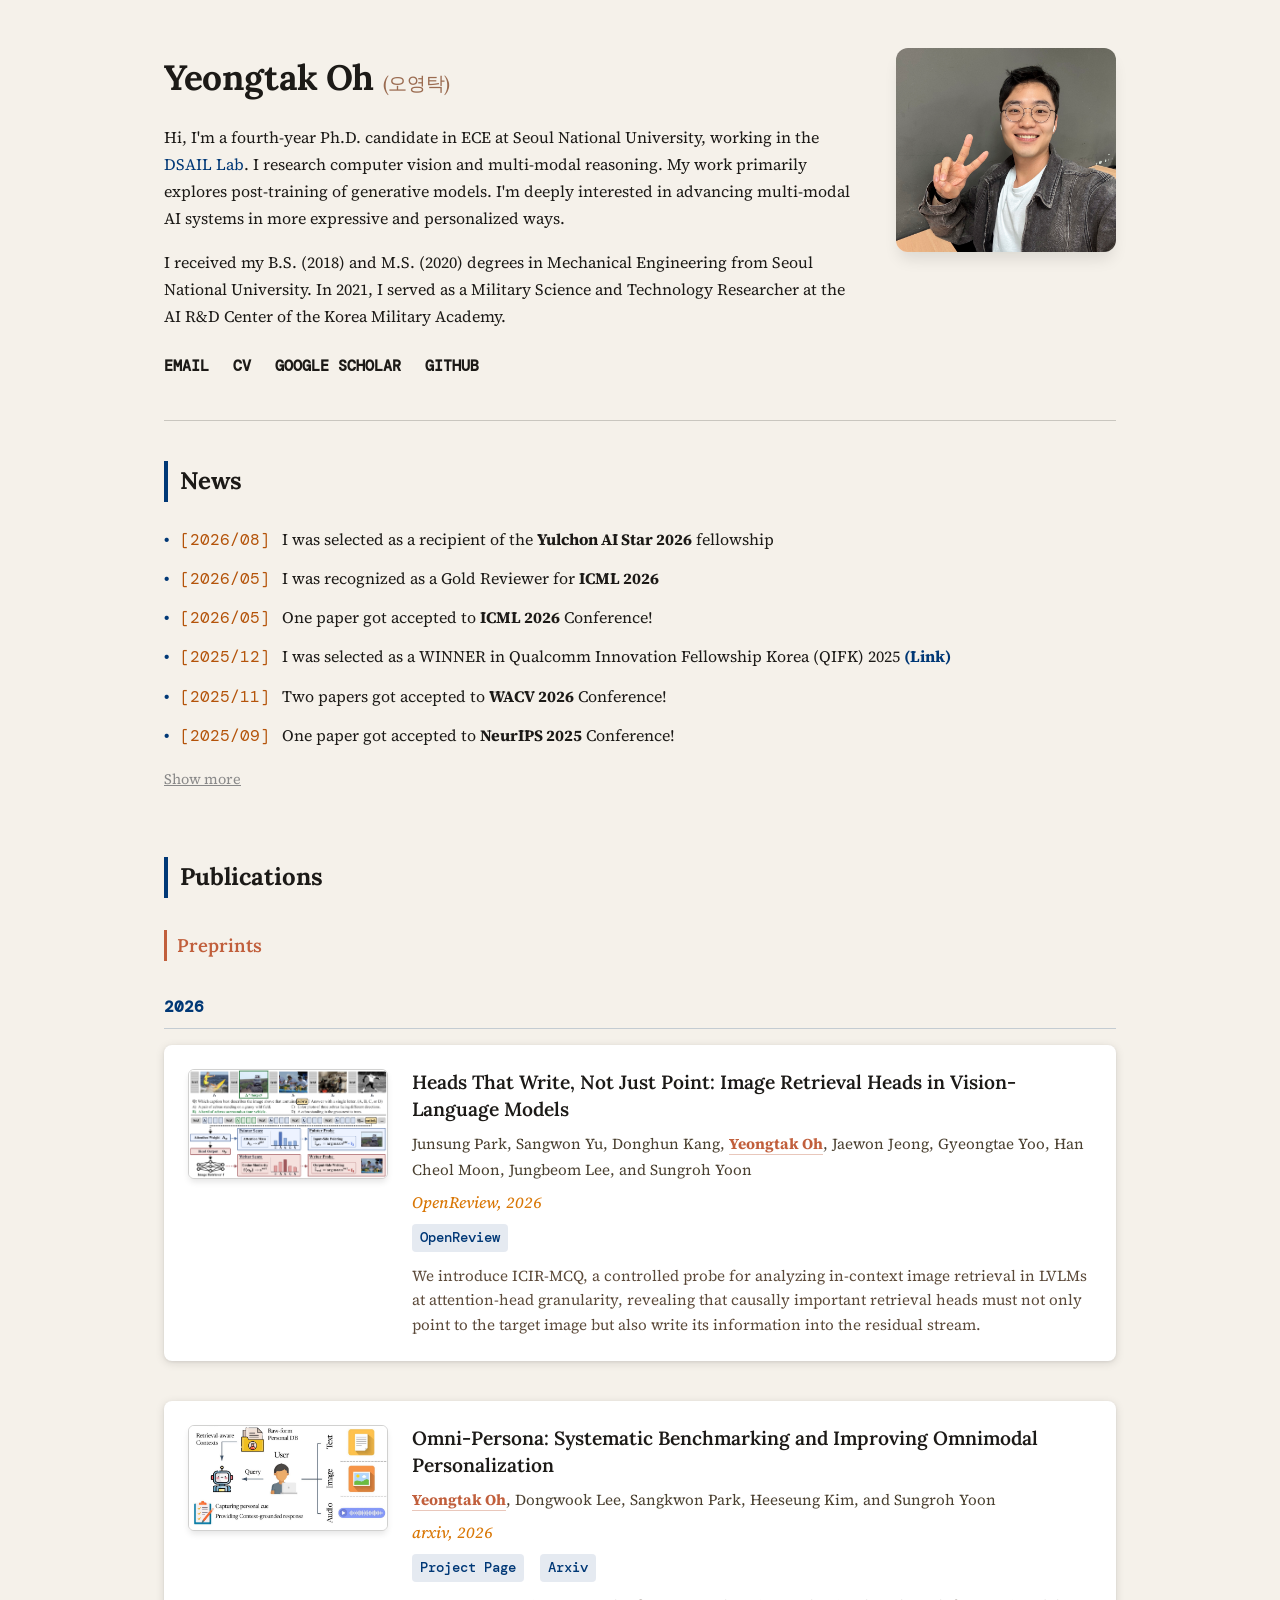
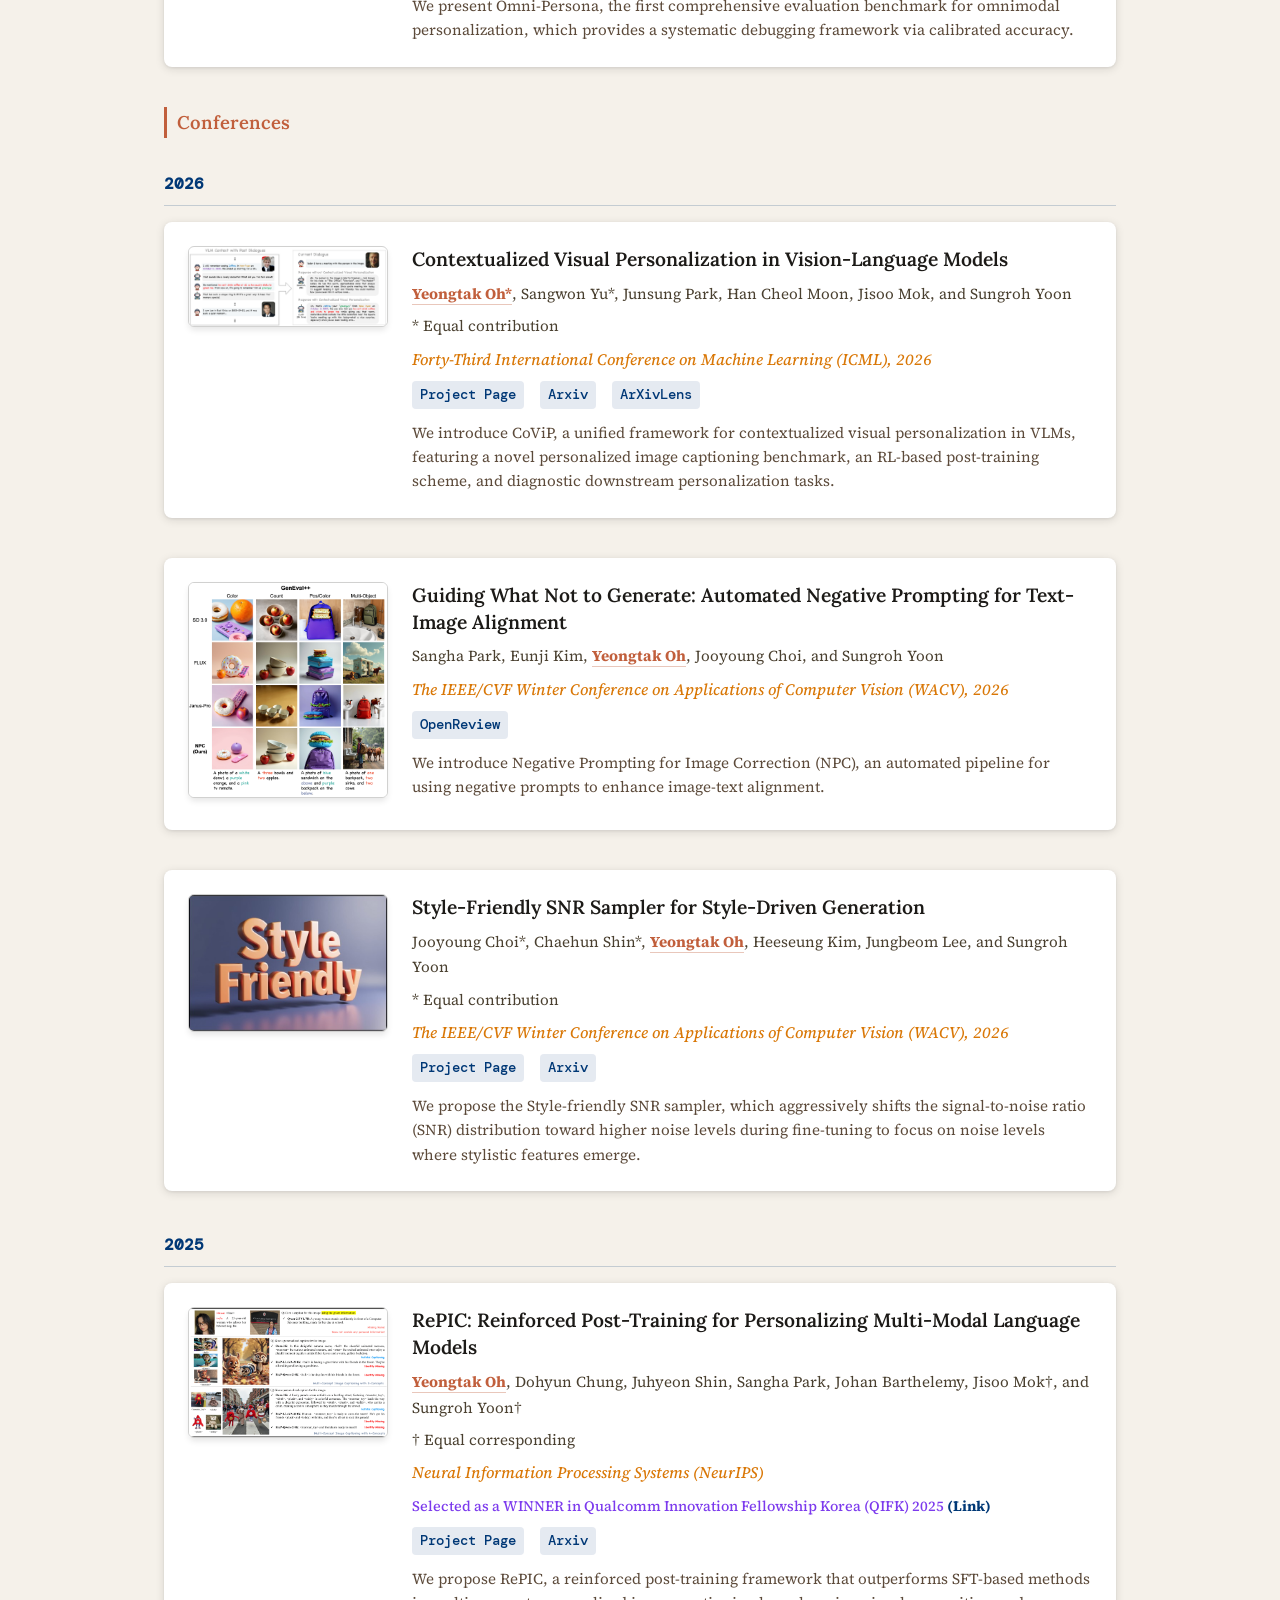
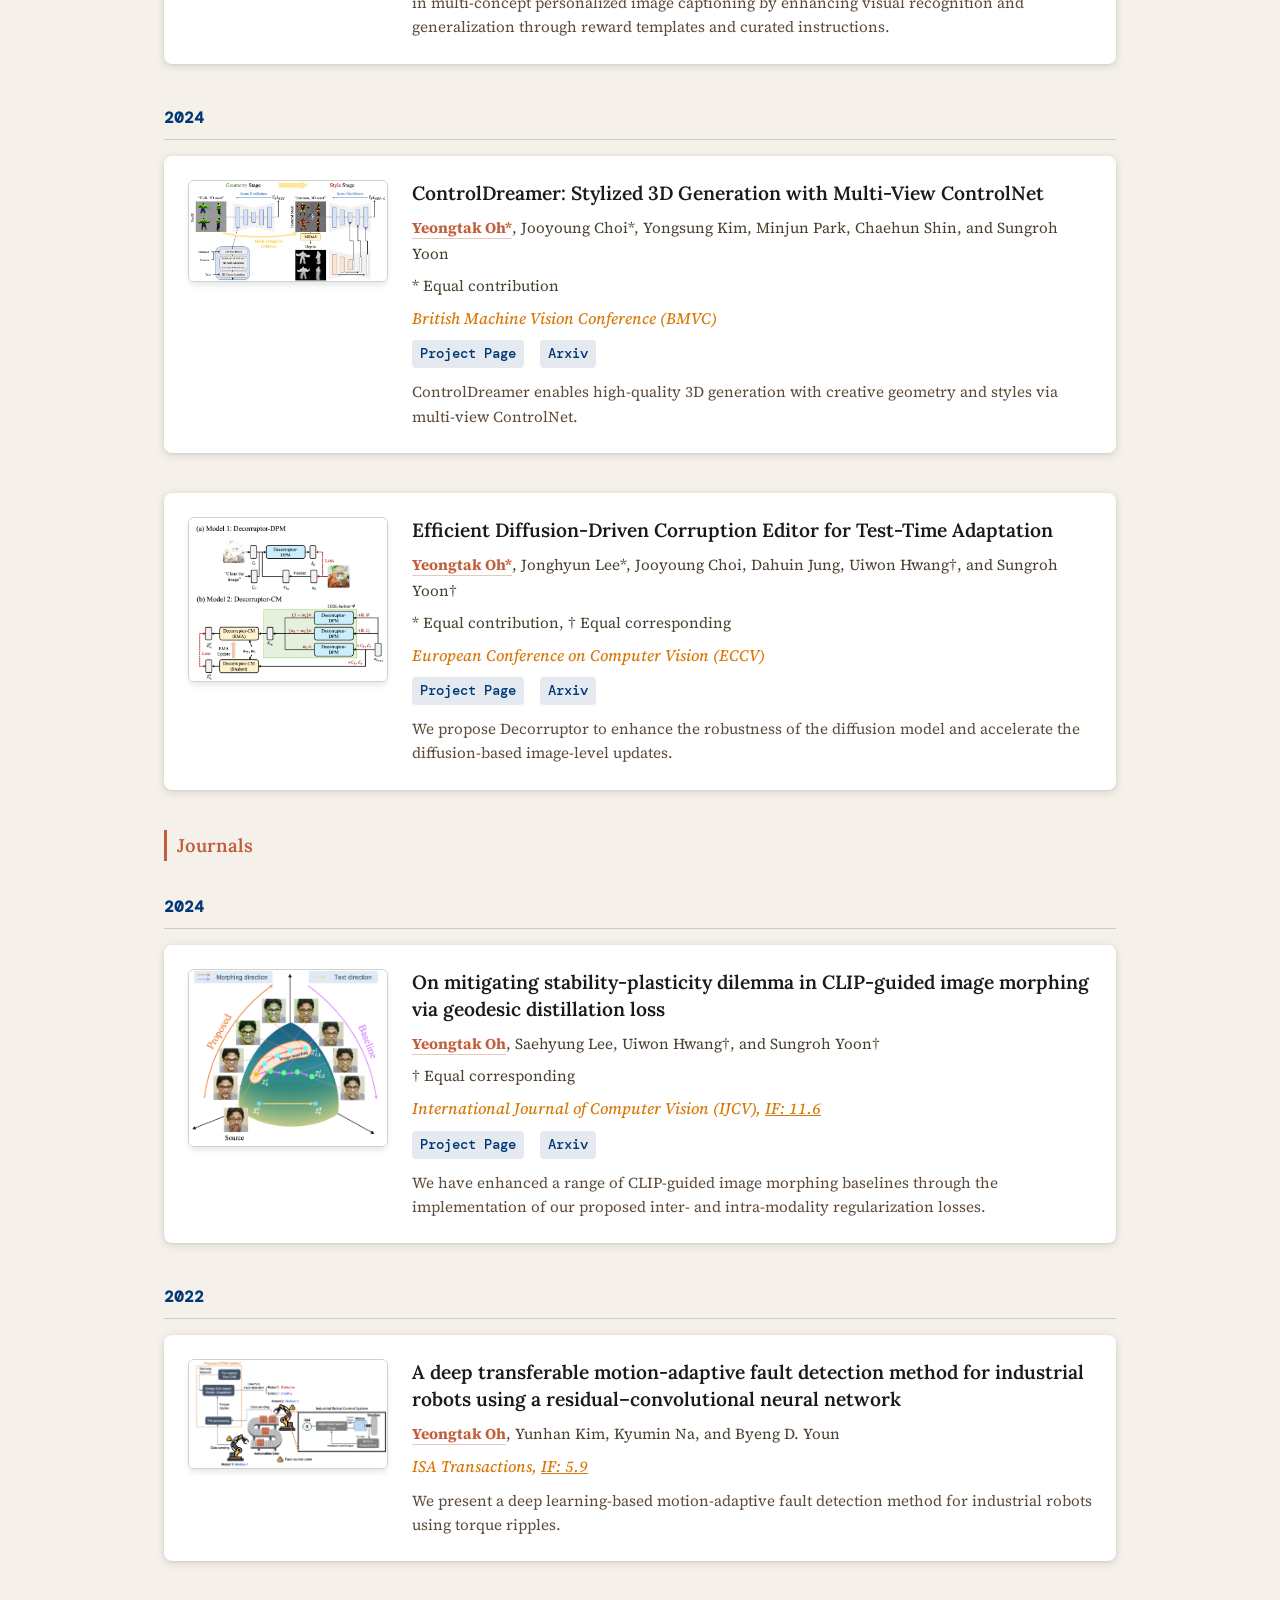
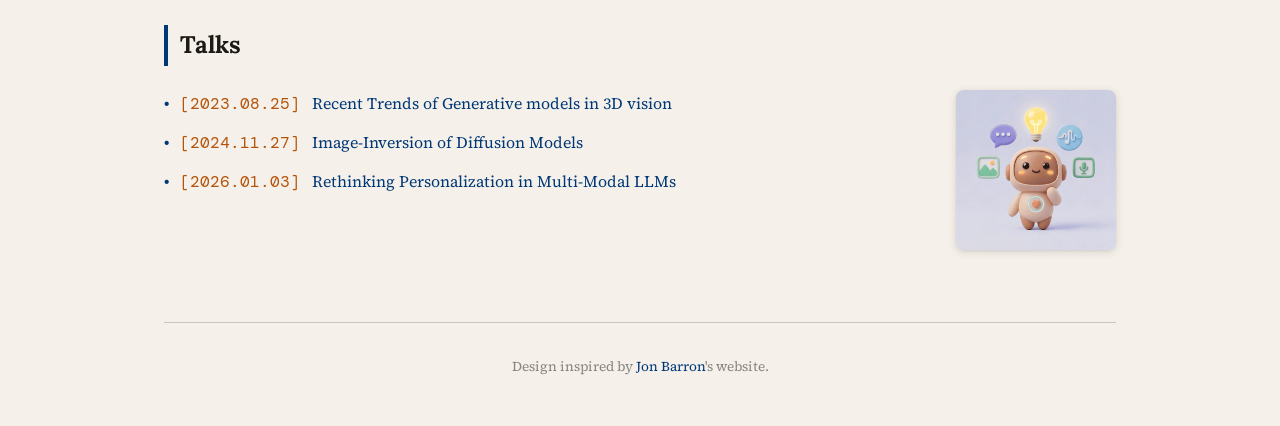
==== index.html @ 5b7fb6a8 "Update index.html" ====
<!DOCTYPE HTML>
<html lang="en">
<head>
  <meta http-equiv="Content-Type" content="text/html; charset=UTF-8">
  <meta name="viewport" content="width=device-width, initial-scale=1">
  <title>Yeongtak Oh</title>
  
  <meta name="author" content="Yeongtak Oh">
  <link rel="stylesheet" type="text/css" href="stylesheet.css">
  <link rel="preconnect" href="https://fonts.googleapis.com">
  <link rel="preconnect" href="https://fonts.gstatic.com" crossorigin>
  <link href="https://fonts.googleapis.com/css2?family=Lora:ital,wght@0,400;0,500;0,600;0,700;1,400;1,500&family=Source+Serif+4:ital,opsz,wght@0,8..60,300;0,8..60,400;0,8..60,500;1,8..60,300;1,8..60,400&family=DM+Mono:wght@300;400&display=swap" rel="stylesheet">
  
  <link rel="icon" href="data:image/svg+xml,<svg xmlns=%22http://www.w3.org/2000/svg%22 viewBox=%220 0 100 100%22><rect width=%22100%22 height=%22100%22 rx=%2212%22 fill=%22%231c1a17%22/><text y=%2268%22 x=%2250%22 text-anchor=%22middle%22 font-size=%2248%22 font-family=%22Georgia,serif%22 font-weight=%22bold%22 fill=%22%23f5f0e8%22>YT</text></svg>">
</head>

<body>
  <div class="container">
    
    <header class="profile-section">
      <div class="profile-text">
        <h1 class="name">Yeongtak Oh <span class="korean-name">(오영탁)</span></h1>
        <p class="bio">
          Hi, I'm a fourth-year Ph.D. candidate in ECE at Seoul National University, working in the <a href="https://dsail.snu.ac.kr" target="_blank" rel="noopener noreferrer">DSAIL Lab</a>. I research computer vision and multi-modal reasoning. My work primarily explores post-training of generative models. I'm deeply interested in advancing multi-modal AI systems in more expressive and personalized ways.
        </p>
        <p class="bio">
          I received my B.S. (2018) and M.S. (2020) degrees in Mechanical Engineering from Seoul National University. In 2021, I served as a Military Science and Technology Researcher at the AI R&D Center of the Korea Military Academy.
        </p>
        <div class="social-links">
          <a href="mailto:oyt9306@gmail.com">Email</a>
          <a href="data/CV_YeongtakOh.pdf">CV</a>
          <a href="https://scholar.google.co.kr/citations?user=1251qTIAAAAJ&hl=ko" target="_blank" rel="noopener noreferrer">Google Scholar</a>
          <a href="https://github.com/oyt9306" target="_blank" rel="noopener noreferrer">Github</a>
        </div>
      </div>
      <div class="profile-image-wrapper">
        <img src="images/profile_2.jpg" alt="Yeongtak Oh" class="profile-img">
      </div>
    </header>

    <hr class="divider">

    <section class="section news">
      <h2 class="section-title">News</h2>
      <ul class="news-list">
        <li><span class="date">[2026/08]</span> I was selected as a recipient of the <b>Yulchon AI Star 2026</b> fellowship</li>
        <li><span class="date">[2026/05]</span> I was recognized as a Gold Reviewer for <b>ICML 2026</b></li>
        <li><span class="date">[2026/05]</span> One paper got accepted to <b>ICML 2026</b> Conference!</li>
        <li><span class="date">[2025/12]</span> I was selected as a WINNER in Qualcomm Innovation Fellowship Korea (QIFK) 2025 <a href="https://www.qualcomm.com/research/university-relations/innovation-fellowship/winners" target="_blank" rel="noopener noreferrer"><b>(Link)</b></a></li>
        <li><span class="date">[2025/11]</span> Two papers got accepted to <b>WACV 2026</b> Conference!</li>
        <li><span class="date">[2025/09]</span> One paper got accepted to <b>NeurIPS 2025</b> Conference!</li>
      </ul>
      <ul class="news-list news-hidden" id="news-more" style="display: none;">
        <li><span class="date">[2024/11]</span> One paper got accepted to <b>IJCV 2024</b> Journal!</li>
        <li><span class="date">[2024/07]</span> One paper got accepted to <b>BMVC 2024</b> Conference!</li>
        <li><span class="date">[2024/07]</span> One paper got accepted to <b>ECCV 2024</b> Conference!</li>
      </ul>
      <button id="news-toggle" onclick="(function(){var m=document.getElementById('news-more');var b=document.getElementById('news-toggle');var hidden=m.style.display==='none';m.style.display=hidden?'':'none';b.textContent=hidden?'Show less':'Show more';})()" style="background:none;border:none;padding:4px 0;margin-top:4px;cursor:pointer;font-family:inherit;font-size:0.9em;color:#888;text-decoration:underline;">Show more</button>
    </section>
    
    <section class="section publications">
      <h2 class="section-title">Publications</h2>
      
      <h3 class="subsection-title">Preprints</h3>
      <h3 class="year-heading">2026</h3>
      <article class="paper-entry">
        <div class="paper-img-container">
          <img src="images/heads_that_write.png" alt="Heads That Write, Not Just Point" class="paper-img">
        </div>
        <div class="paper-content">
          <a href="" class="paper-title">
            Heads That Write, Not Just Point: Image Retrieval Heads in Vision-Language Models
          </a>
          <p class="authors">
            Junsung Park, Sangwon Yu, Donghun Kang, <span class="me">Yeongtak Oh</span>, Jaewon Jeong, Gyeongtae Yoo, Han Cheol Moon, Jungbeom Lee, and Sungroh Yoon
          </p>
          <p class="venue">OpenReview, 2026</p>
          <div class="links">
            <a href="" target="_blank" rel="noopener noreferrer">OpenReview</a>
          </div>
          <p class="abstract">We introduce ICIR-MCQ, a controlled probe for analyzing in-context image retrieval in LVLMs at attention-head granularity, revealing that causally important retrieval heads must not only point to the target image but also write its information into the residual stream.</p>
        </div>
      </article>

      <article class="paper-entry">
        <div class="paper-img-container">
          <img src="images/omnipersona.jpeg" alt="Omni-Persona" class="paper-img">
        </div>
        <div class="paper-content">
          <a href="" class="paper-title">
            Omni-Persona: Systematic Benchmarking and Improving Omnimodal Personalization

          </a>
          <p class="authors">
            <span class="me">Yeongtak Oh</span>, Dongwook Lee, Sangkwon Park, Heeseung Kim, and Sungroh Yoon
          </p>
          <p class="venue">arxiv, 2026</p>
          <div class="links">
            <a href="https://github.com/oyt9306/Omni-Persona/tree/main" target="_blank" rel="noopener noreferrer">Project Page</a>
            <a href="https://arxiv.org/abs/2605.09996v2" target="_blank" rel="noopener noreferrer">Arxiv</a>
          </div>
          <p class="abstract">We present Omni-Persona, the first comprehensive evaluation benchmark for omnimodal personalization, which provides a systematic debugging framework via calibrated accuracy.</p>
        </div>
      </article>
      
      <h3 class="subsection-title">Conferences</h3>

      <h3 class="year-heading">2026</h3>
       <article class="paper-entry">
        <div class="paper-img-container">
          <img src="images/figure1.png" alt="CoViP" class="paper-img">
        </div>
        <div class="paper-content">
          <a href="" class="paper-title">
            Contextualized Visual Personalization in Vision-Language Models
          </a>
          <p class="authors">
            <span class="me">Yeongtak Oh*</span>, Sangwon Yu*, Junsung Park, Han Cheol Moon, Jisoo Mok, and Sungroh Yoon
          </p>
          <p class="authors">
            * Equal contribution
          </p>
          <p class="venue">Forty-Third International Conference on Machine Learning (ICML), 2026</p>
          <div class="links">
            <a href="https://oyt9306.github.io/covip.github.io/" target="_blank" rel="noopener noreferrer">Project Page</a>
            <a href="https://arxiv.org/abs/2602.03454" target="_blank" rel="noopener noreferrer">Arxiv</a>
            <a href="https://arxivlens.com/PaperView/Details/contextualized-visual-personalization-in-vision-language-models-8930-37a833cc" target="_blank" rel="noopener noreferrer">ArXivLens</a>
          </div>
          <p class="abstract">We introduce CoViP, a unified framework for contextualized visual personalization in VLMs, featuring a novel personalized image captioning benchmark, an RL-based post-training scheme, and diagnostic downstream personalization tasks.</p>
        </div>
      </article>
      
      <article class="paper-entry">
        <div class="paper-img-container">
          <img src="images/NPC.png" alt="NPC" class="paper-img">
        </div>
        <div class="paper-content">
          <a href="https://openreview.net/forum?id=tlYNuAGmOY&referrer=%5BAuthor%20Console%5D(%2Fgroup%3Fid%3Dthecvf.com%2FWACV%2F2026%2FConference%2FAuthors%23your-submissions)" class="paper-title">
            Guiding What Not to Generate: Automated Negative Prompting for Text-Image Alignment
          </a>
          <p class="authors">
            Sangha Park, Eunji Kim, <span class="me">Yeongtak Oh</span>, Jooyoung Choi, and Sungroh Yoon
          </p>
          <p class="venue">The IEEE/CVF Winter Conference on Applications of Computer Vision (WACV), 2026</p>
          <div class="links">
            <a href="https://openreview.net/forum?id=tlYNuAGmOY&referrer=%5BAuthor%20Console%5D(%2Fgroup%3Fid%3Dthecvf.com%2FWACV%2F2026%2FConference%2FAuthors%23your-submissions)" target="_blank" rel="noopener noreferrer">OpenReview</a>
          </div>
          <p class="abstract">We introduce Negative Prompting for Image Correction (NPC), an automated pipeline for using negative prompts to enhance image-text alignment.</p>
        </div>
      </article>

      <article class="paper-entry">
        <div class="paper-img-container">
          <img src="images/style_friendly.jpg" alt="Style Friendly" class="paper-img">
        </div>
        <div class="paper-content">
          <a href="https://arxiv.org/abs/2411.14793" class="paper-title">
            Style-Friendly SNR Sampler for Style-Driven Generation
          </a>
          <p class="authors">
            Jooyoung Choi*, Chaehun Shin*, <span class="me">Yeongtak Oh</span>, Heeseung Kim, Jungbeom Lee, and Sungroh Yoon
          </p>
          <p class="authors">
            * Equal contribution
          </p>
          <p class="venue">The IEEE/CVF Winter Conference on Applications of Computer Vision (WACV), 2026</p>
          <div class="links">
            <a href="https://stylefriendly.github.io/" target="_blank" rel="noopener noreferrer">Project Page</a>
            <a href="https://arxiv.org/abs/2411.14793" target="_blank" rel="noopener noreferrer">Arxiv</a>
          </div>
          <p class="abstract">We propose the Style-friendly SNR sampler, which aggressively shifts the signal-to-noise ratio (SNR) distribution toward higher noise levels during fine-tuning to focus on noise levels where stylistic features emerge.</p>
        </div>
      </article>

      <h3 class="year-heading">2025</h3>

      <article class="paper-entry">
        <div class="paper-img-container">
          <img src="images/teaser_renew_1-1.png" alt="RePIC" class="paper-img">
        </div>
        <div class="paper-content">
          <a href="https://arxiv.org/abs/2506.18369" class="paper-title">
            RePIC: Reinforced Post-Training for Personalizing Multi-Modal Language Models
          </a>
          <p class="authors">
            <span class="me">Yeongtak Oh</span>, Dohyun Chung, Juhyeon Shin, Sangha Park, Johan Barthelemy, Jisoo Mok†, and Sungroh Yoon†
          </p>
          <p class="authors">
            † Equal corresponding
          </p>
          <p class="venue">Neural Information Processing Systems (NeurIPS)</p>
          <p class="highlight-text">
            Selected as a WINNER in Qualcomm Innovation Fellowship Korea (QIFK) 2025 <a href="https://www.qualcomm.com/research/university-relations/innovation-fellowship/winners" target="_blank" rel="noopener noreferrer"><b>(Link)</b></a>
          </p>
          <div class="links">
            <a href="https://github.com/oyt9306/RePIC" target="_blank" rel="noopener noreferrer">Project Page</a>
            <a href="https://arxiv.org/abs/2506.18369" target="_blank" rel="noopener noreferrer">Arxiv</a>
          </div>
          <p class="abstract">We propose RePIC, a reinforced post-training framework that outperforms SFT-based methods in multi-concept personalized image captioning by enhancing visual recognition and generalization through reward templates and curated instructions.</p>
        </div>
      </article>

      <h3 class="year-heading">2024</h3>

      <article class="paper-entry">
        <div class="paper-img-container">
          <img src="images/controldreamer.jpg" alt="ControlDreamer" class="paper-img">
        </div>
        <div class="paper-content">
          <a href="https://controldreamer.github.io/" class="paper-title">
            ControlDreamer: Stylized 3D Generation with Multi-View ControlNet
          </a>
          <p class="authors">
            <span class="me">Yeongtak Oh*</span>, Jooyoung Choi*, Yongsung Kim, Minjun Park, Chaehun Shin, and Sungroh Yoon
          </p>
          <p class="authors">
            * Equal contribution
          </p>
          <p class="venue">British Machine Vision Conference (BMVC)</p>
          <div class="links">
            <a href="https://controldreamer.github.io/" target="_blank" rel="noopener noreferrer">Project Page</a>
            <a href="https://arxiv.org/abs/2312.01129" target="_blank" rel="noopener noreferrer">Arxiv</a>
          </div>
          <p class="abstract">ControlDreamer enables high-quality 3D generation with creative geometry and styles via multi-view ControlNet.</p>
        </div>
      </article>

      <article class="paper-entry">
        <div class="paper-img-container">
          <img src="images/decorruptor.jpg" alt="Decorruptor" class="paper-img">
        </div>
        <div class="paper-content">
          <a href="https://arxiv.org/pdf/2403.10911.pdf" class="paper-title">
            Efficient Diffusion-Driven Corruption Editor for Test-Time Adaptation
          </a>
          <p class="authors">
            <span class="me">Yeongtak Oh*</span>, Jonghyun Lee*, Jooyoung Choi, Dahuin Jung, Uiwon Hwang†, and Sungroh Yoon†
          </p>
          <p class="authors">
            * Equal contribution, † Equal corresponding
          </p>
          <p class="venue">European Conference on Computer Vision (ECCV)</p>
          <div class="links">
            <a href="https://github.com/oyt9306/Decorruptor" target="_blank" rel="noopener noreferrer">Project Page</a>
            <a href="https://arxiv.org/abs/2403.10911" target="_blank" rel="noopener noreferrer">Arxiv</a>
          </div>
          <p class="abstract">We propose Decorruptor to enhance the robustness of the diffusion model and accelerate the diffusion-based image-level updates.</p>
        </div>
      </article>

      <h3 class="subsection-title">Journals</h3>
      
      <h3 class="year-heading">2024</h3>
       <article class="paper-entry">
        <div class="paper-img-container">
          <img src="images/main.jpeg" alt="Geodesic Distillation" class="paper-img">
        </div>
        <div class="paper-content">
          <a href="https://arxiv.org/pdf/2401.10526.pdf" class="paper-title">
            On mitigating stability-plasticity dilemma in CLIP-guided image morphing via geodesic distillation loss
          </a>
          <p class="authors">
            <span class="me">Yeongtak Oh</span>, Saehyung Lee, Uiwon Hwang†, and Sungroh Yoon†
          </p>
          <p class="authors">
            † Equal corresponding
          </p>
          <p class="venue">International Journal of Computer Vision (IJCV), <u>IF: 11.6</u></p>
          <div class="links">
            <a href="https://github.com/oyt9306/geodesic-CLIP" target="_blank" rel="noopener noreferrer">Project Page</a>
            <a href="https://arxiv.org/pdf/2401.10526.pdf" target="_blank" rel="noopener noreferrer">Arxiv</a>
          </div>
          <p class="abstract">We have enhanced a range of CLIP-guided image morphing baselines through the implementation of our proposed inter- and intra-modality regularization losses.</p>
        </div>
      </article>

      <h3 class="year-heading">2022</h3>
      <article class="paper-entry">
       <div class="paper-img-container">
         <img src="images/dtma_overview.jpg" alt="Fault Detection" class="paper-img">
       </div>
       <div class="paper-content">
         <a href="https://www.sciencedirect.com/science/article/pii/S0019057821005899" class="paper-title">
           A deep transferable motion-adaptive fault detection method for industrial robots using a residual–convolutional neural network
         </a>
         <p class="authors">
           <span class="me">Yeongtak Oh</span>, Yunhan Kim, Kyumin Na, and Byeng D. Youn
         </p>
         <p class="venue">ISA Transactions, <u>IF: 5.9</u></p>
         <p class="abstract">We present a deep learning-based motion-adaptive fault detection method for industrial robots using torque ripples.</p>
       </div>
     </article>
    </section>

    <section class="section talks">
      <h2 class="section-title">Talks</h2>
      <div class="talks-layout">
        <ul class="talk-list">
          <li>
            <span class="date">[2023.08.25]</span>
            <a href="https://drive.google.com/file/d/1_dbjySNl0oDJxaionc6TtLJNqGOM6M_d/view?usp=sharing" target="_blank" rel="noopener noreferrer">Recent Trends of Generative models in 3D vision</a>
          </li>
          <li>
            <span class="date">[2024.11.27]</span>
            <a href="https://drive.google.com/file/d/1eijsEbBvf3M30DfaHcYXIr4s1s0dc0fM/view?usp=sharing" target="_blank" rel="noopener noreferrer">Image-Inversion of Diffusion Models</a>
          </li>
          <li>
            <span class="date">[2026.01.03]</span>
            <a href="https://drive.google.com/file/d/1fpk9ZKBJ1HiIRAJjywDR9yOp3PYpmgaa/view?usp=sharing" target="_blank" rel="noopener noreferrer">Rethinking Personalization in Multi-Modal LLMs</a>
          </li>
        </ul>
        <div class="talks-gif-wrapper">
          <img src="images/omniagent.gif" alt="OmniAgent Demo" class="talks-gif">
        </div>
      </div>
    </section>

    <footer class="footer">
      <p>
        Design inspired by <a href="https://jonbarron.info/" target="_blank" rel="noopener noreferrer">Jon Barron</a>'s website.
      </p>
    </footer>

  </div>
</body>
</html>
---- stylesheet.css ----
/* Reset & Base Styles */
:root {
  --font-main: 'Source Serif 4', 'Lora', Georgia, serif;
  --font-heading: 'Lora', Georgia, serif;
  --font-mono: 'DM Mono', 'Courier New', monospace;
  --color-bg: #f5f1ea;         /* light warm ivory */
  --color-text: #1c1a17;       /* 딥 잉크 */
  --color-heading: #1c1a17;
  --color-accent: #003876;     /* 딥 네이비 (오렌지 배경에 잘 어울림) */
  --color-accent-hover: #0050a8;
  --color-highlight: rgba(255,255,255,0.18);
  --color-border: rgba(28,26,23,0.20);
  --max-width: 1000px;
}

* {
  box-sizing: border-box;
  margin: 0;
  padding: 0;
}

body {
  font-family: var(--font-main);
  background-color: var(--color-bg);
  color: var(--color-text);
  line-height: 1.7;
  font-size: 16px;
  -webkit-font-smoothing: antialiased;
}

a {
  color: var(--color-accent);
  text-decoration: none;
  transition: color 0.2s ease;
}

a:hover {
  color: var(--color-accent-hover);
  text-decoration: underline;
}

/* Layout */
.container {
  max-width: var(--max-width);
  margin: 0 auto;
  padding: 3rem 1.5rem;
}

/* Profile Header */
.profile-section {
  display: flex;
  justify-content: space-between;
  align-items: flex-start;
  gap: 2rem;
  margin-bottom: 2.5rem;
}

.profile-text {
  flex: 1;
}

.name {
  font-family: var(--font-heading);
  font-size: 2.2rem;
  font-weight: 700;
  color: var(--color-heading);
  margin-bottom: 1rem;
  letter-spacing: -0.01em;
}

.korean-name {
  font-size: 1.2rem;
  font-weight: 400;
  color: #9A6B50;
}

.bio {
  margin-bottom: 1rem;
}

.btn-business-card {
  display: inline-block;
  padding: 2px 10px;
  background-color: #1c1a17;
  color: #f5f0e8 !important;
  border-radius: 4px;
  font-family: var(--font-mono);
  font-size: 0.85rem;
  font-weight: 400;
  letter-spacing: 0.06em;
  text-transform: uppercase;
  text-decoration: none;
  border-bottom: none !important;
  transition: background-color 0.2s ease, transform 0.15s ease;
}

.btn-business-card:hover {
  background-color: #3d3830;
  text-decoration: none !important;
  transform: translateY(-1px);
  color: #f5f0e8 !important;
  border-bottom: none !important;
}

.social-links {
  margin-top: 1.5rem;
  font-family: var(--font-mono);
  font-size: 0.95rem;
}

.social-links a {
  margin-right: 15px;
  text-transform: uppercase;
  font-weight: 600;
  color: var(--color-text);
  border-bottom: 1px solid transparent;
}

.social-links a:hover {
  color: var(--color-accent);
  border-bottom-color: var(--color-accent);
  text-decoration: none;
}

.profile-image-wrapper {
  flex-shrink: 0;
  width: 220px;
}

.profile-img {
  width: 100%;
  border-radius: 12px; /* 둥근 모서리 */
  box-shadow: 0 10px 15px -3px rgba(0, 0, 0, 0.1);
  transition: transform 0.2s ease;
}

.profile-img:hover {
  transform: translateY(-2px);
}

/* Divider */
.divider {
  border: 0;
  border-top: 1px solid var(--color-border);
  margin: 2.5rem 0;
}

/* Sections */
.section {
  margin-bottom: 4rem;
}

.section-title {
  font-family: var(--font-heading);
  font-size: 1.5rem;
  font-weight: 700;
  color: var(--color-heading);
  margin-bottom: 1.5rem;
  border-left: 4px solid var(--color-accent);
  padding-left: 12px;
}

.year-heading {
  font-family: var(--font-mono);
  font-size: 1rem;
  color: var(--color-accent);
  margin: 2rem 0 1rem 0;
  border-bottom: 1px solid rgba(0,56,118,0.20);
  padding-bottom: 0.5rem;
}

/* News List */
.news-list {
  list-style: none;
}

.news-list li {
  margin-bottom: 0.75rem;
  padding-left: 1rem;
  position: relative;
}

.news-list li::before {
  content: "•";
  color: var(--color-accent);
  position: absolute;
  left: 0;
  font-weight: bold;
}

.news-list .date {
  font-family: var(--font-mono);
  font-weight: 400;
  color: #B45309;
  margin-right: 8px;
}

/* Publications (The Core) */
.paper-entry {
  display: flex;
  gap: 1.5rem;
  margin-bottom: 2.5rem;
  padding: 1.5rem;
  border-radius: 8px;
  background-color: #ffffff;
  box-shadow: 0 2px 10px rgba(28,26,23,0.12), 0 1px 3px rgba(28,26,23,0.08);
  transition: background-color 0.2s ease, transform 0.2s ease, box-shadow 0.2s ease;
}

.paper-entry:hover {
  background-color: #faf8f4;
  box-shadow: 0 6px 20px rgba(28,26,23,0.15);
  transform: translateY(-1px);
}

.paper-img-container {
  flex-shrink: 0;
  width: 200px;
  /* 모바일에서 이미지 비율 유지 */
}

.paper-img {
  width: 100%;
  height: auto;
  border-radius: 6px;
  box-shadow: 0 4px 6px -1px rgba(0, 0, 0, 0.1);
  border: 1px solid var(--color-border);
}

.paper-content {
  flex: 1;
}

.paper-title {
  display: block;
  font-family: var(--font-heading);
  font-size: 1.2rem;
  font-weight: 600;
  color: var(--color-heading);
  margin-bottom: 0.5rem;
  line-height: 1.4;
}

.authors {
  font-size: 0.95rem;
  color: #4A4030;
  margin-bottom: 0.4rem;
}

.me {
  font-weight: 700;
  color: #C15F3C;
  border-bottom: 1px solid rgba(193,95,60,0.35);
}

.venue {
  font-style: italic;
  color: #d97706; /* 학회명 강조색 (Amber) */
  font-weight: 500;
  margin-bottom: 0.5rem;
}

.highlight-text {
  font-size: 0.9rem;
  color: #7c3aed; /* 보라색 강조 */
  margin-bottom: 0.5rem;
  font-weight: 500;
}

.links {
  display: flex;
  flex-wrap: wrap;
  align-items: center;
  gap: 6px;
  margin-bottom: 0.75rem;
  font-size: 0.88rem;
  font-family: var(--font-mono);
}

.links a {
  margin-right: 10px;
  padding: 2px 8px;
  background-color: rgba(0,56,118,0.10);
  border-radius: 4px;
  font-weight: 500;
  color: var(--color-accent);
}

.links a:hover {
  background-color: rgba(0,56,118,0.20);
  text-decoration: none;
}

.abstract {
  font-size: 0.95rem;
  color: #5C4A3A;
  line-height: 1.6;
}

/* Talk List */
.talk-list {
  list-style: none;
}

.talk-list li {
  margin-bottom: 0.75rem;
  padding-left: 1rem;
  position: relative;
}

.talk-list li::before {
  content: "•";
  color: var(--color-accent);
  position: absolute;
  left: 0;
  font-weight: bold;
}

.talk-list .date {
  font-family: var(--font-mono);
  font-weight: 400;
  color: #B45309;
  margin-right: 8px;
}

/* Subsection titles (Preprints / Conferences / Journals) */
.subsection-title {
  font-family: var(--font-heading);
  font-size: 1.15rem;
  font-weight: 600;
  color: #C15F3C;
  margin: 2rem 0 1.25rem 0;
  padding-left: 10px;
  border-left: 3px solid #C15F3C;
}

/* Talks Layout */
.talks-layout {
  display: flex;
  gap: 2rem;
  align-items: flex-start;
}

.talks-gif-wrapper {
  flex-shrink: 0;
  width: 160px;
  margin-left: auto;
}

.talks-gif {
  width: 100%;
  border-radius: 8px;
  box-shadow: 0 2px 10px rgba(28,26,23,0.12), 0 1px 3px rgba(28,26,23,0.08);
}

/* Footer */
.footer {
  text-align: center;
  margin-top: 4rem;
  padding-top: 2rem;
  border-top: 1px solid var(--color-border);
  font-size: 0.85rem;
  color: rgba(28,26,23,0.50);
}

/* Mobile Responsiveness */
@media (max-width: 768px) {
  .profile-section {
    flex-direction: column-reverse;
    align-items: center;
    text-align: center;
  }
  
  .profile-image-wrapper {
    width: 160px;
    margin-bottom: 1rem;
  }
  
  .social-links {
    justify-content: center;
    display: flex;
    flex-wrap: wrap;
    gap: 10px;
  }
  
  .paper-entry {
    flex-direction: column;
    padding: 1rem;
  }

  .btn-business-card {
    display: block;
    text-align: center;
  }
  
  .paper-img-container {
    width: 100%;
    max-width: 300px;
    margin: 0 auto 1rem auto;
  }

  .talks-layout {
    flex-direction: column;
  }

  .talks-gif-wrapper {
    width: 100%;
    max-width: 320px;
  }
}
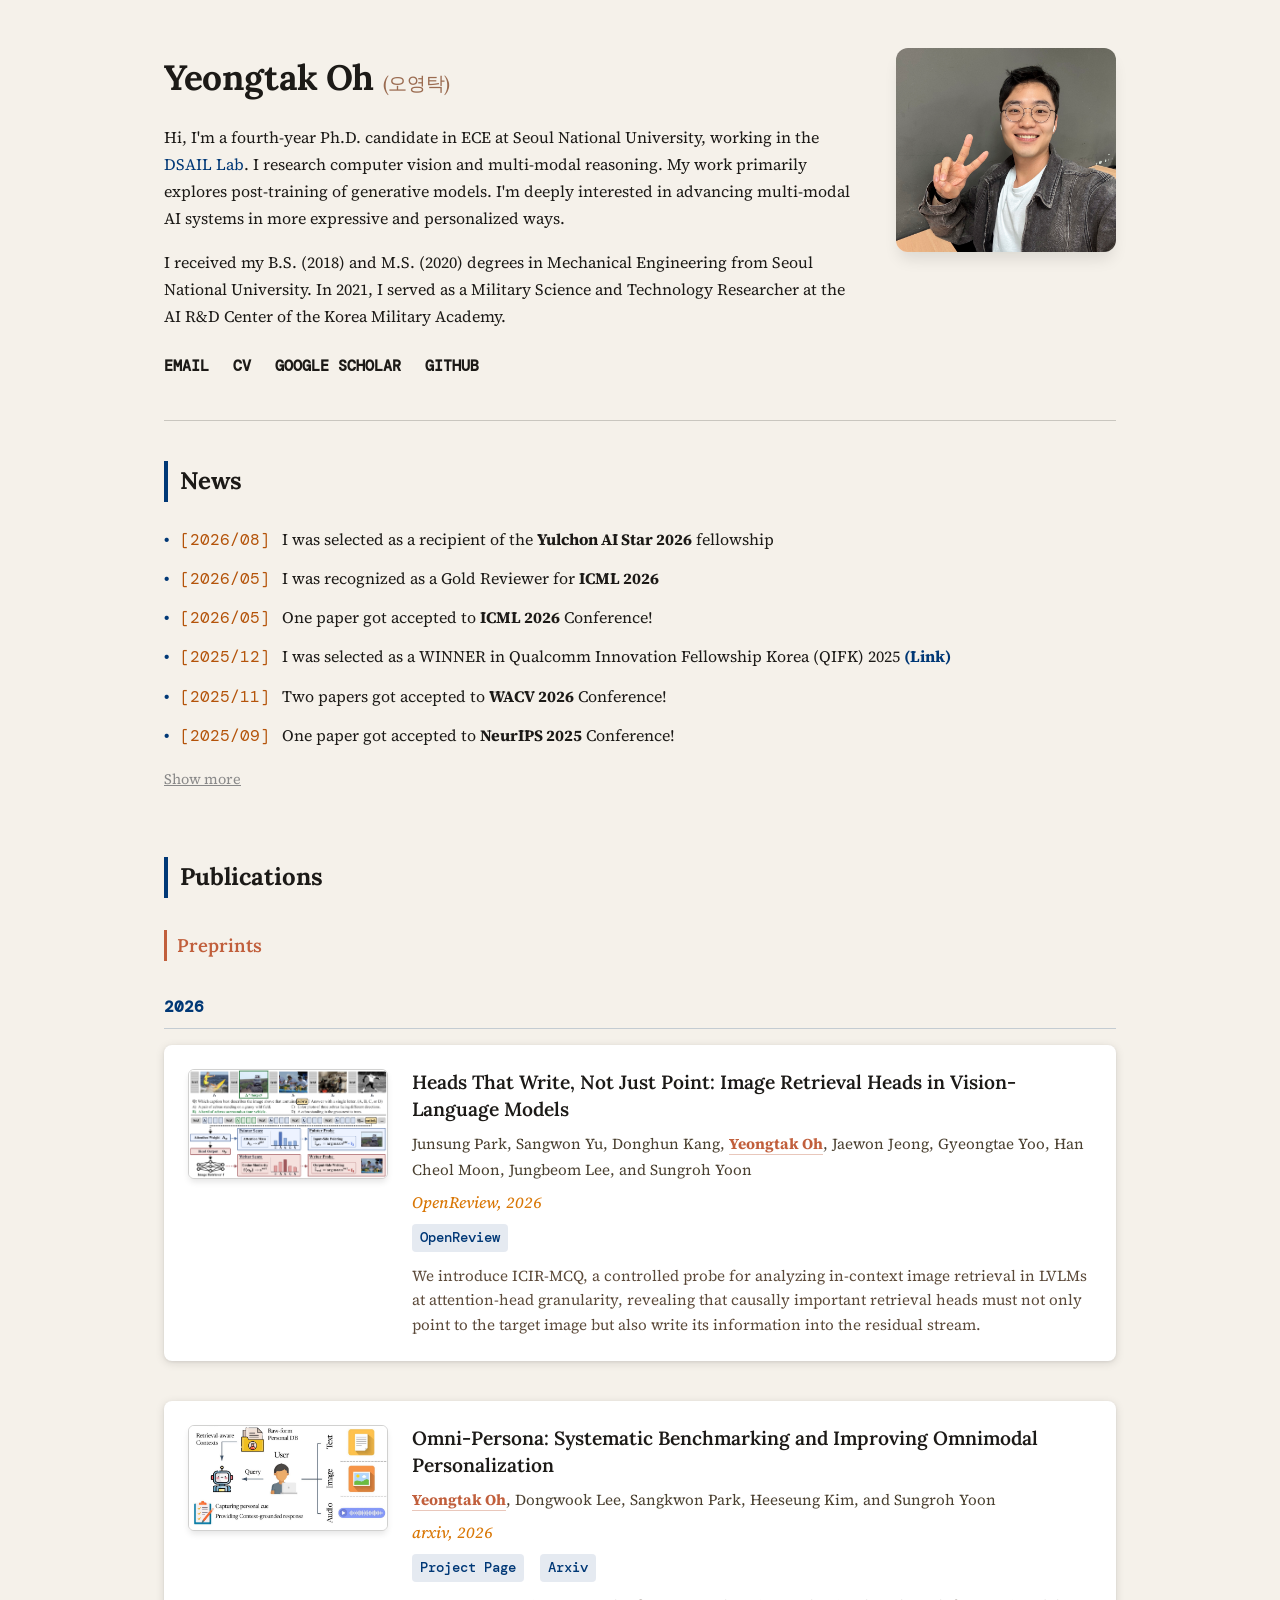
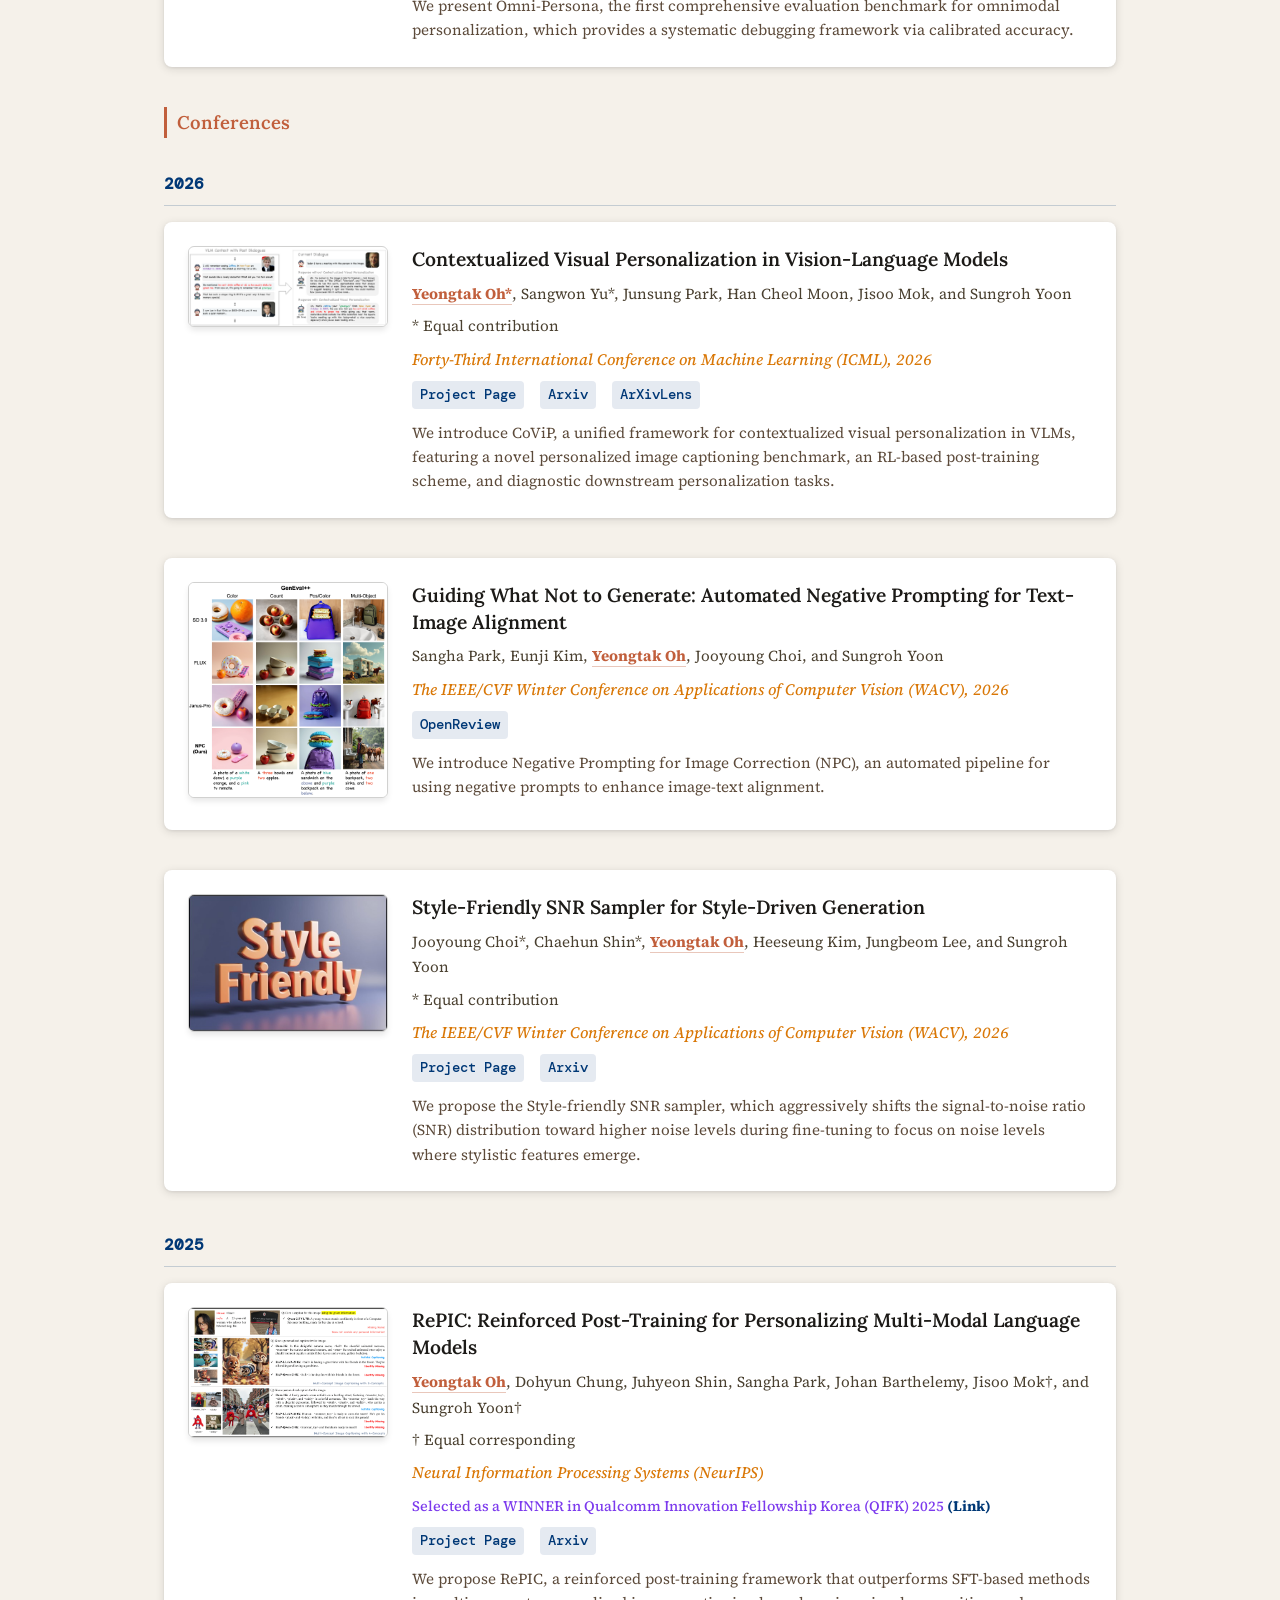
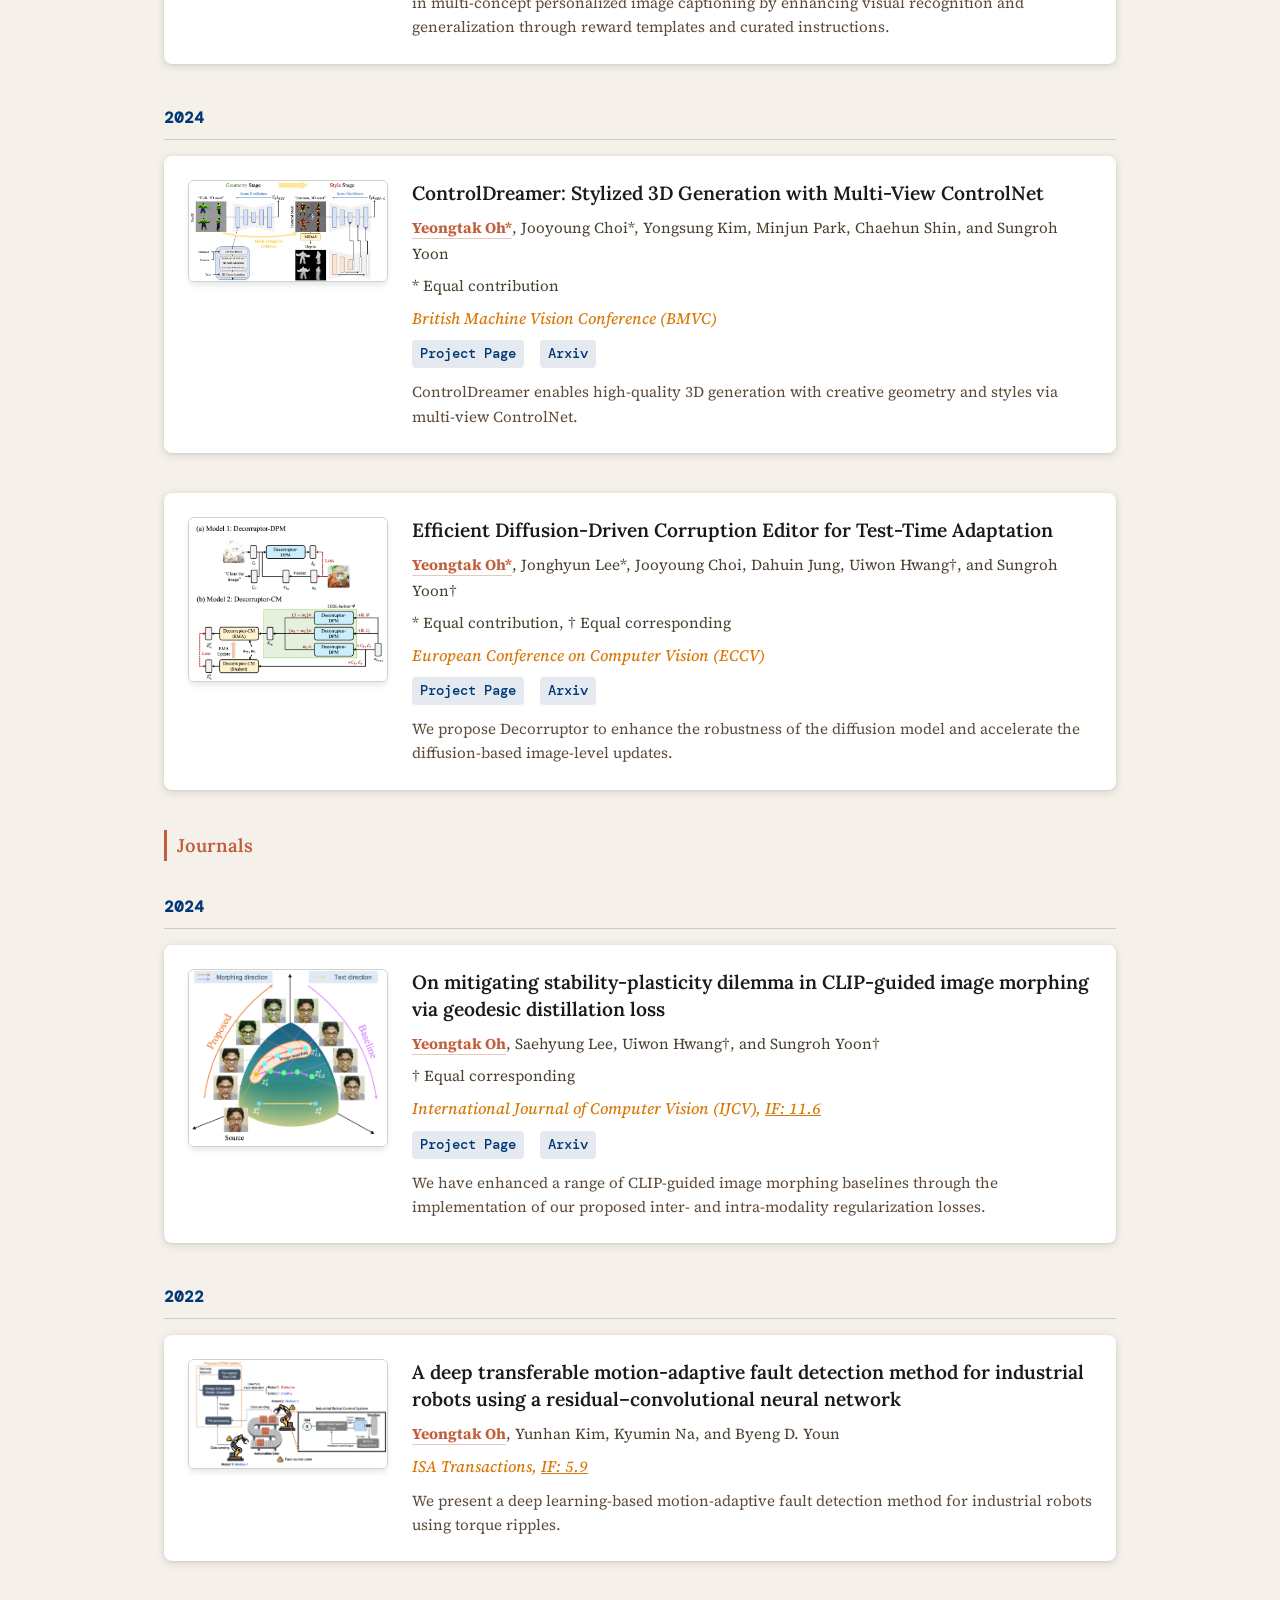
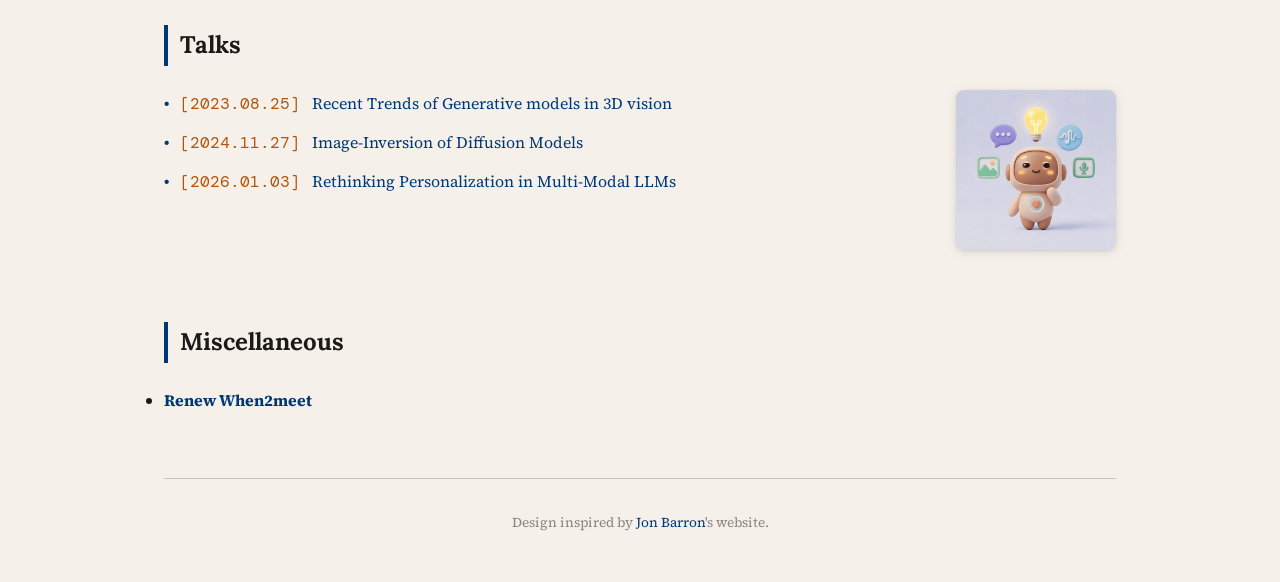
==== commit dd6dfa23: "Add Miscellaneous section with a link to Renew When2meet" ====
--- a/index.html
+++ b/index.html
@@ -315,6 +315,15 @@
       </div>
     </section>
 
+    <section class="section miscellaneous">
+      <h2 class="section-title">Miscellaneous</h2>
+      <ul class="misc-list">
+        <li>
+          <a href="https://oyt9306.github.io/renew-when2meet.github.io/" target="_blank" rel="noopener noreferrer"><b>Renew When2meet</b></a>
+        </li>
+      </ul>
+    </section>
+
     <footer class="footer">
       <p>
         Design inspired by <a href="https://jonbarron.info/" target="_blank" rel="noopener noreferrer">Jon Barron</a>'s website.
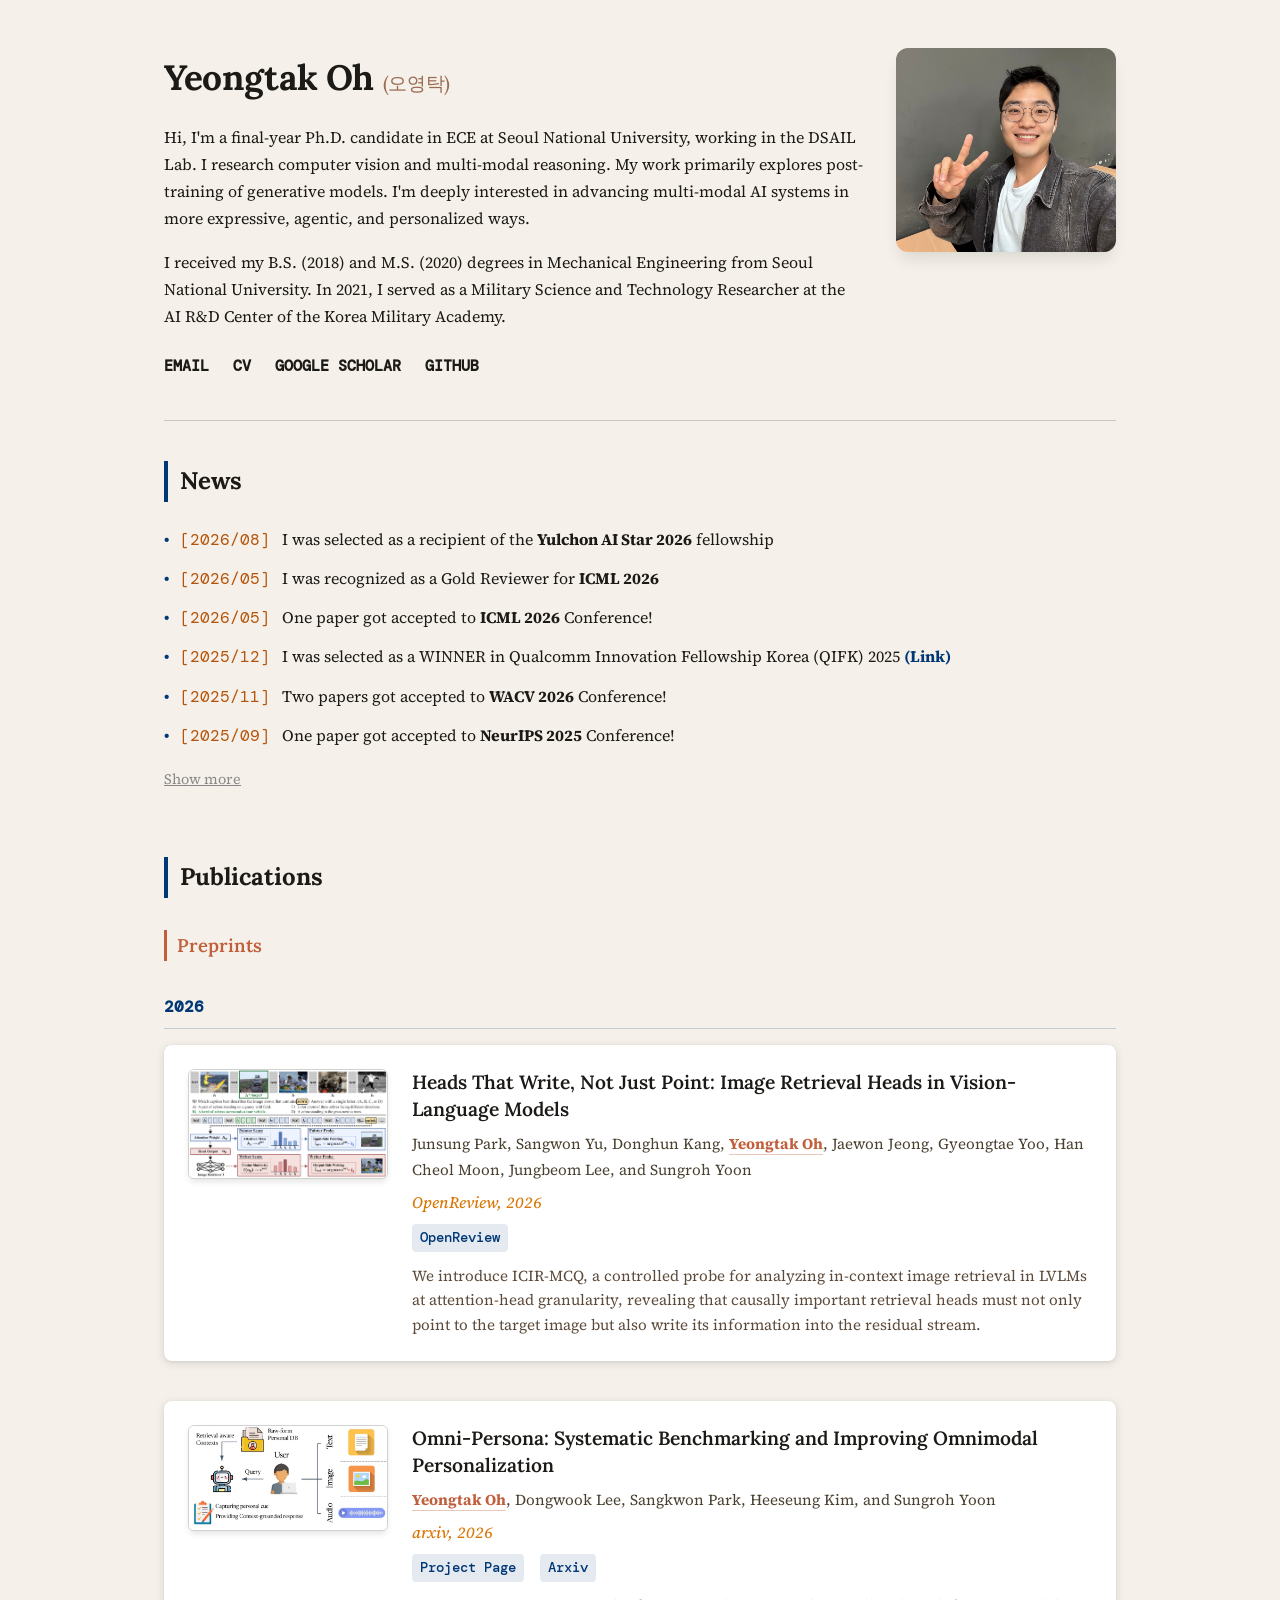
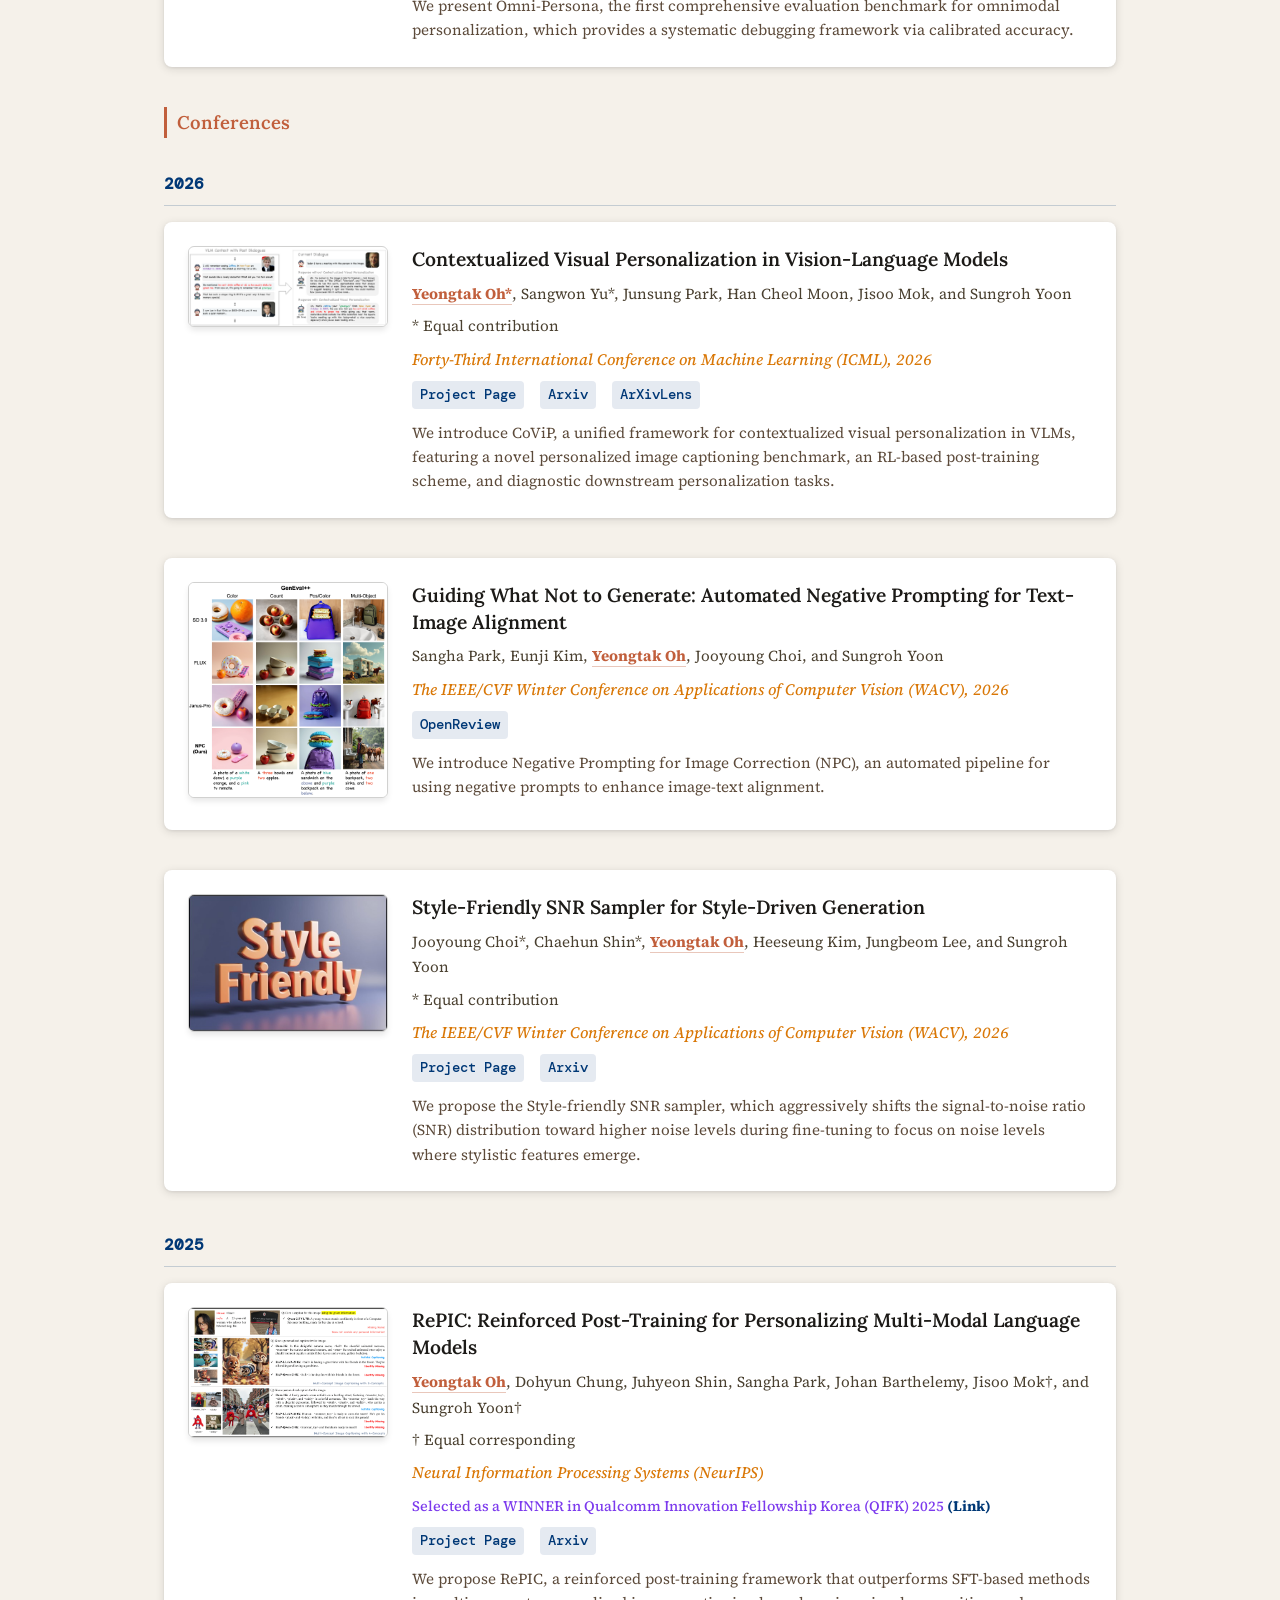
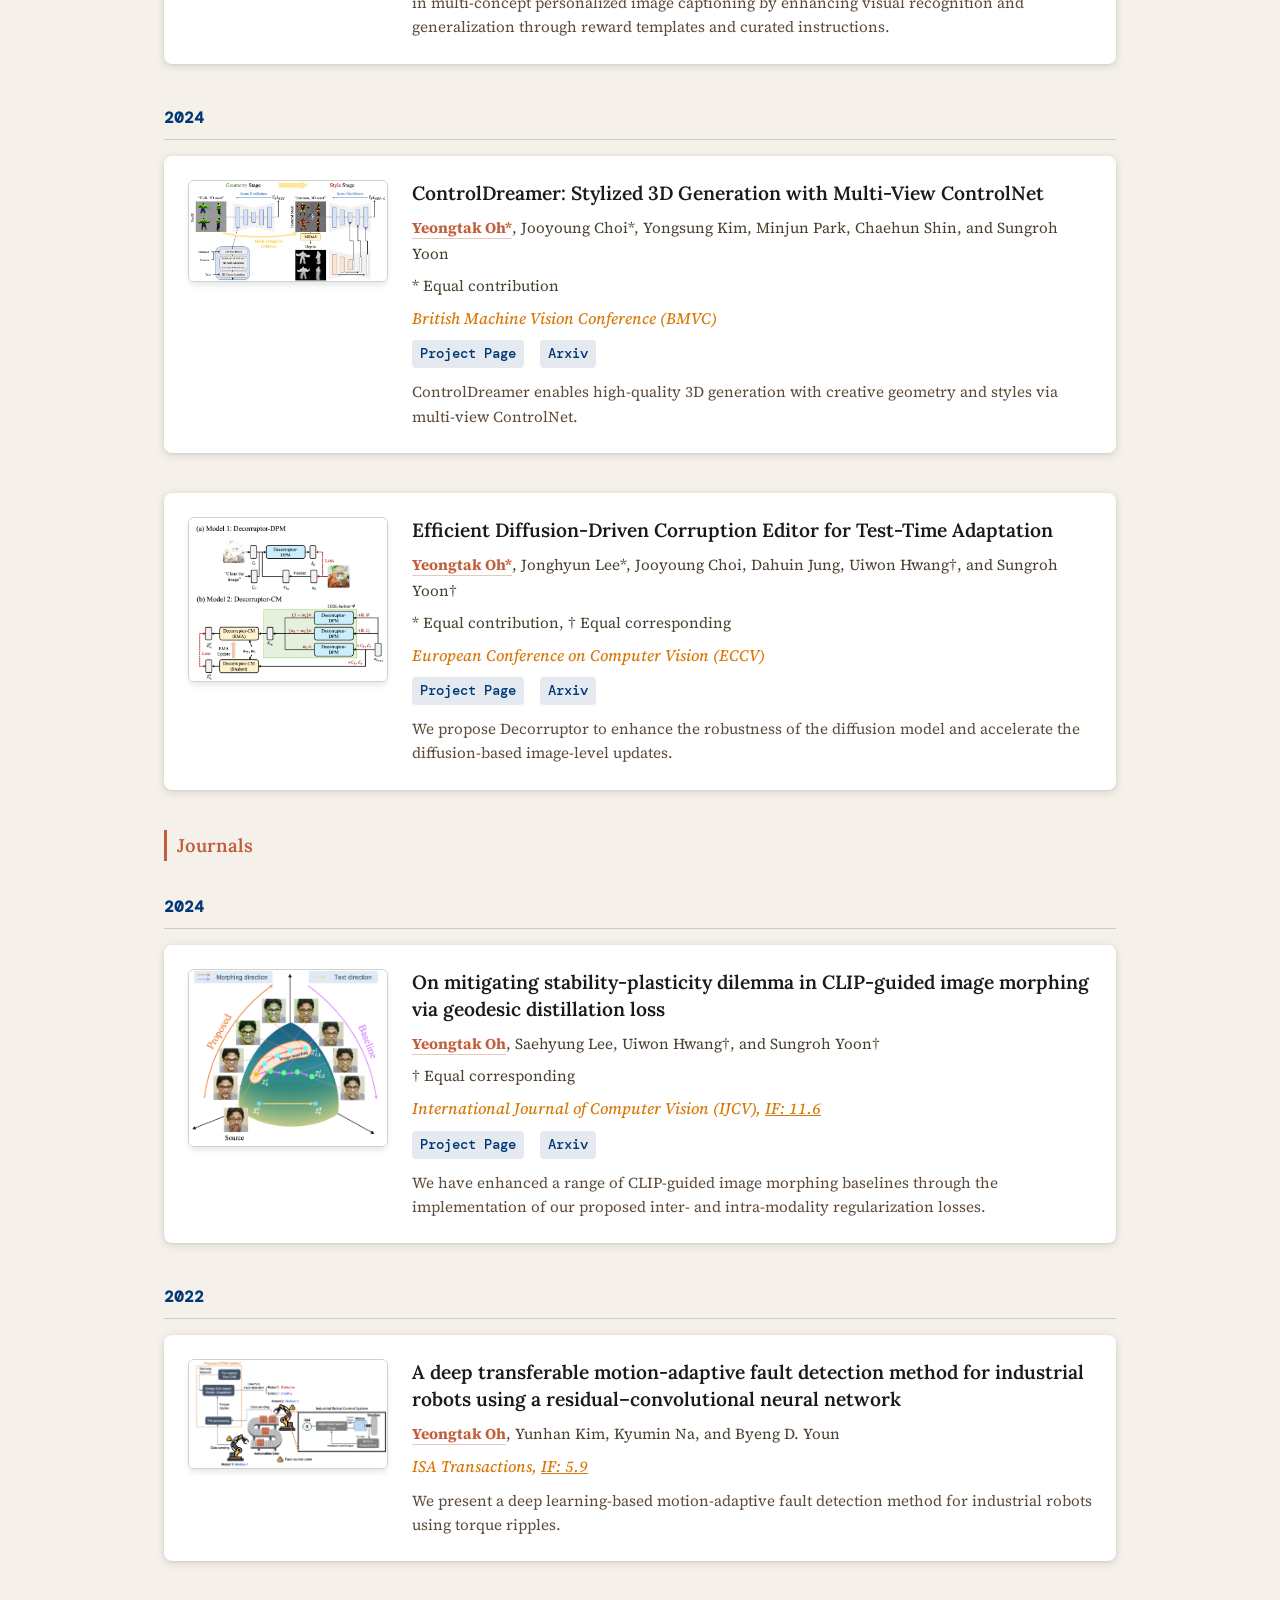
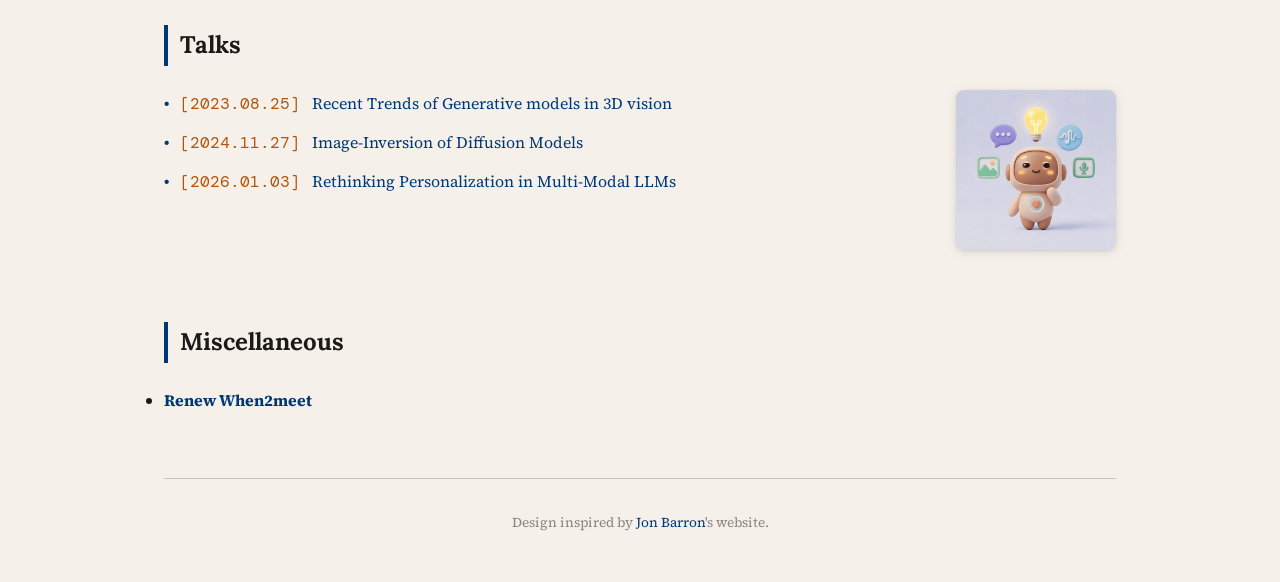
==== commit 8d500b46: "Revise bio for profile section in index.html Updated bio to reflect current status as a final-year P" ====
--- a/index.html
+++ b/index.html
@@ -21,7 +21,7 @@
       <div class="profile-text">
         <h1 class="name">Yeongtak Oh <span class="korean-name">(오영탁)</span></h1>
         <p class="bio">
-          Hi, I'm a fourth-year Ph.D. candidate in ECE at Seoul National University, working in the <a href="https://dsail.snu.ac.kr" target="_blank" rel="noopener noreferrer">DSAIL Lab</a>. I research computer vision and multi-modal reasoning. My work primarily explores post-training of generative models. I'm deeply interested in advancing multi-modal AI systems in more expressive and personalized ways.
+          Hi, I'm a final-year Ph.D. candidate in ECE at Seoul National University, working in the DSAIL Lab. I research computer vision and multi-modal reasoning. My work primarily explores post-training of generative models. I'm deeply interested in advancing multi-modal AI systems in more expressive, agentic, and personalized ways.
         </p>
         <p class="bio">
           I received my B.S. (2018) and M.S. (2020) degrees in Mechanical Engineering from Seoul National University. In 2021, I served as a Military Science and Technology Researcher at the AI R&D Center of the Korea Military Academy.
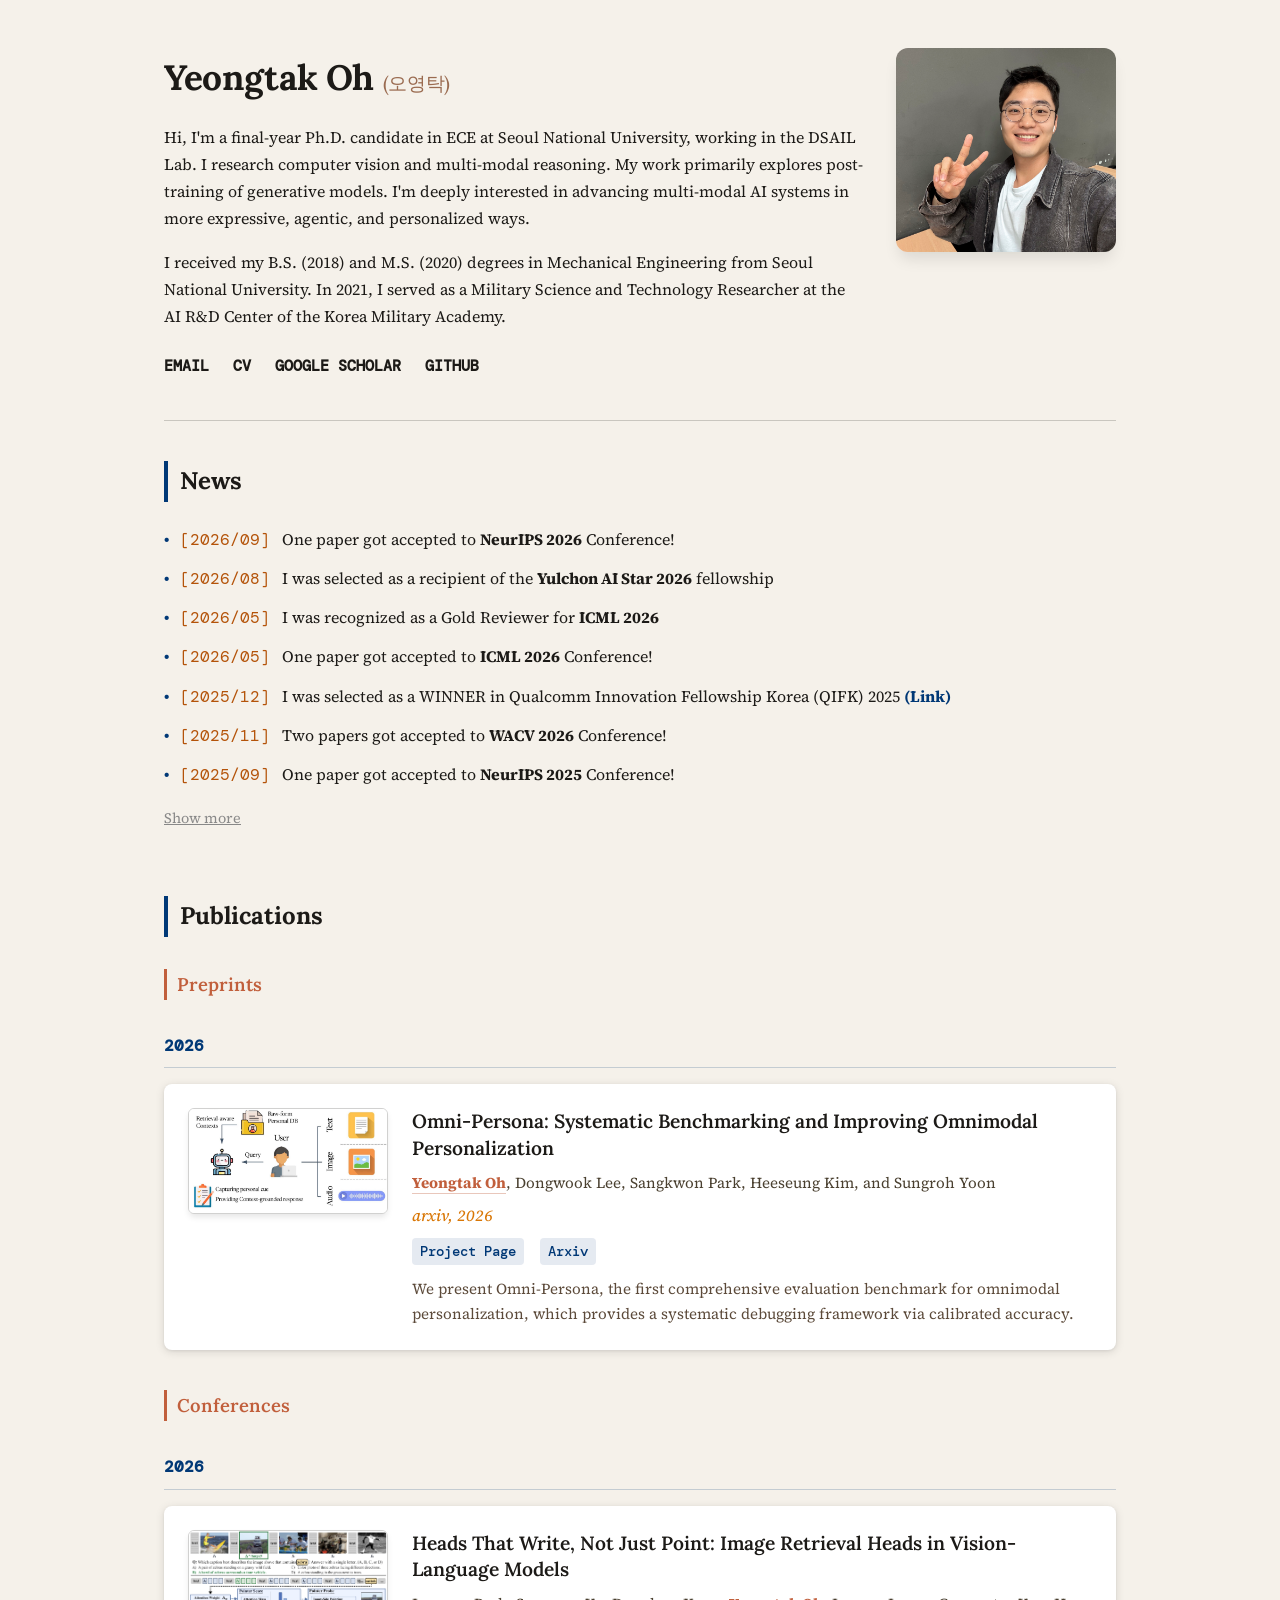
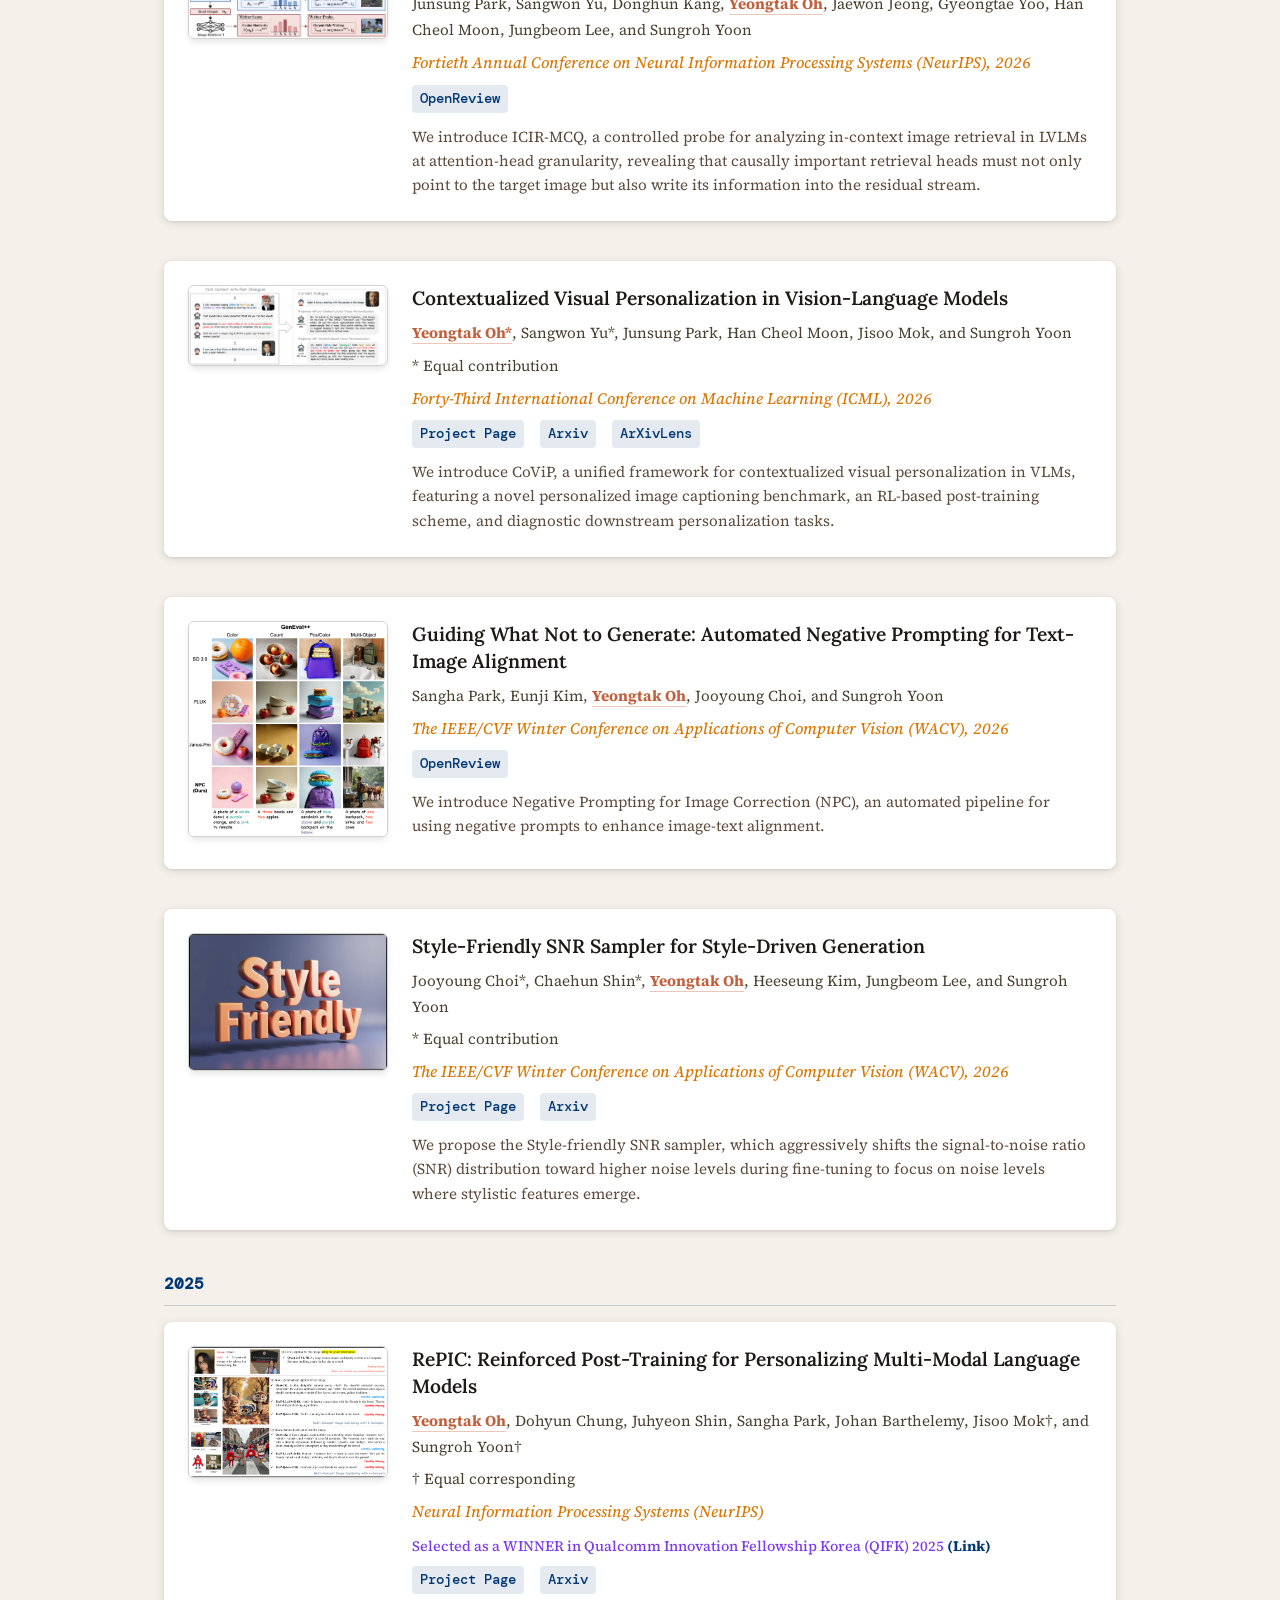
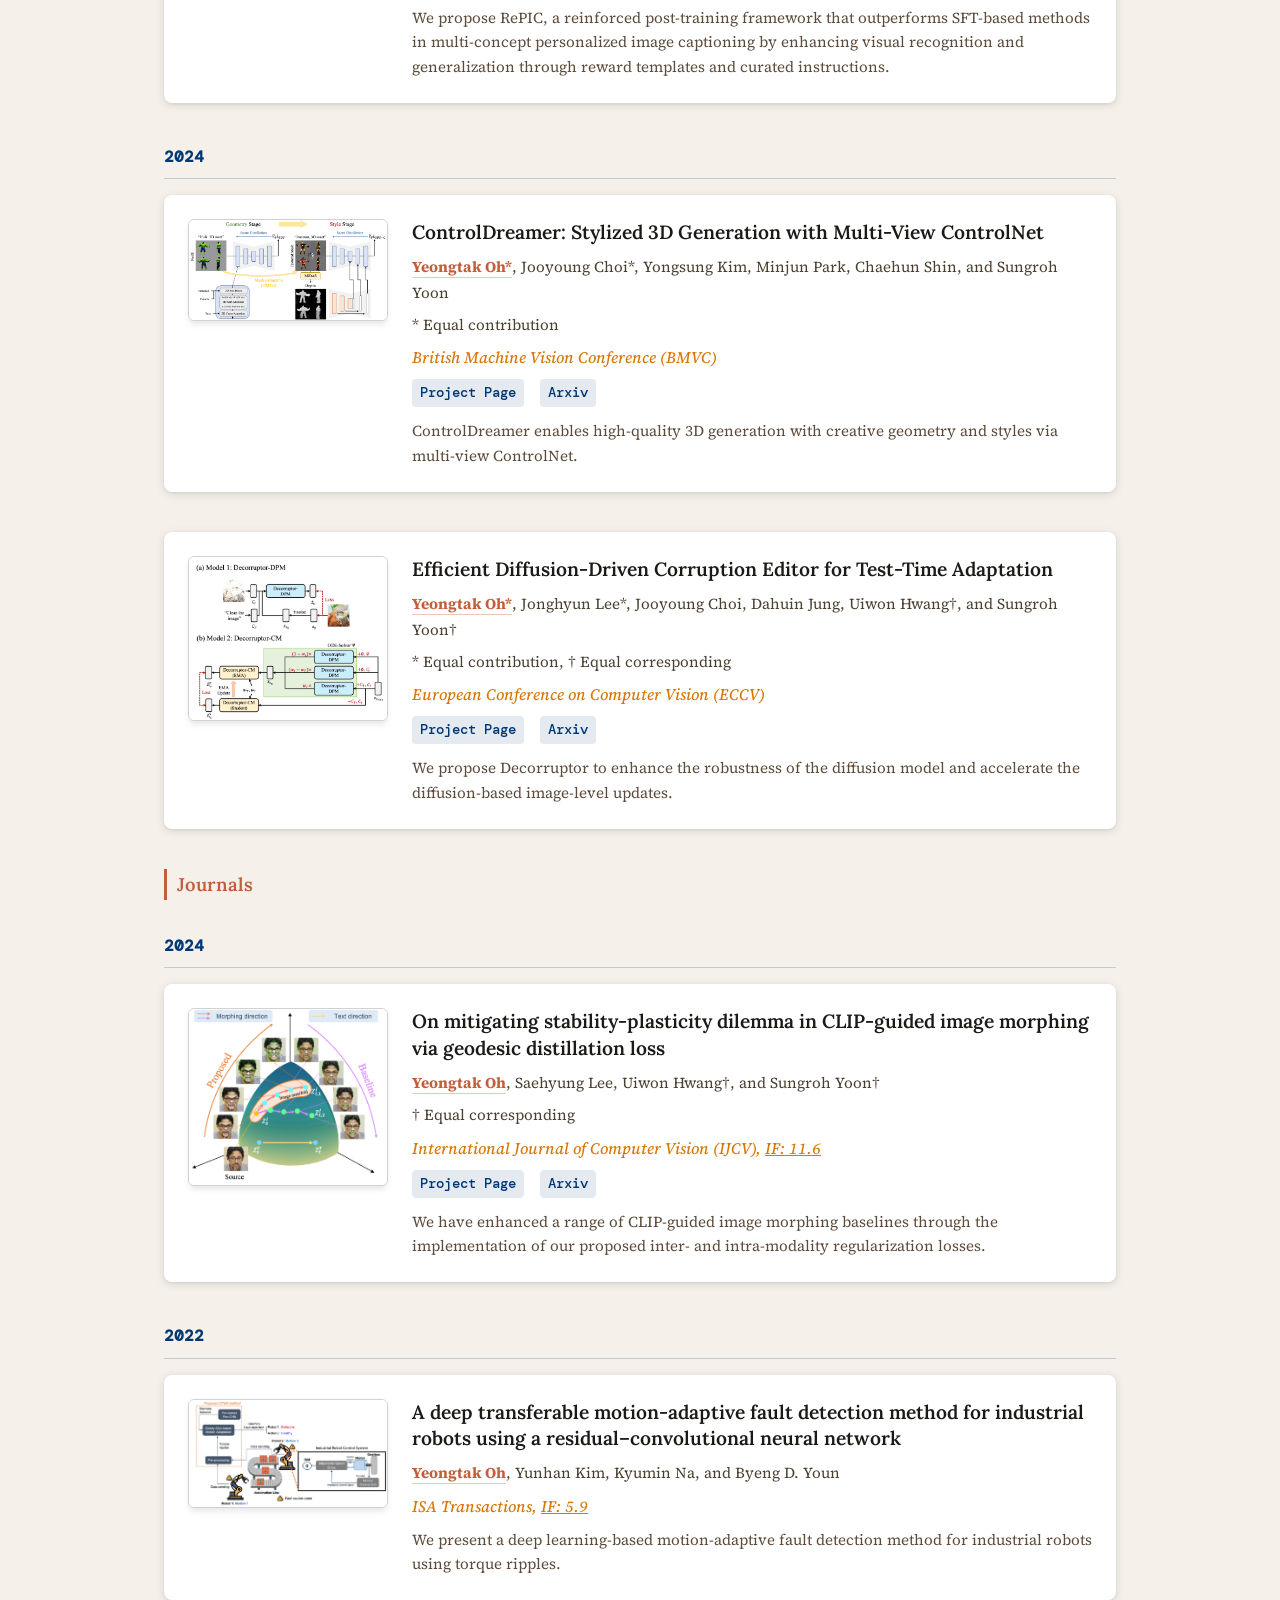
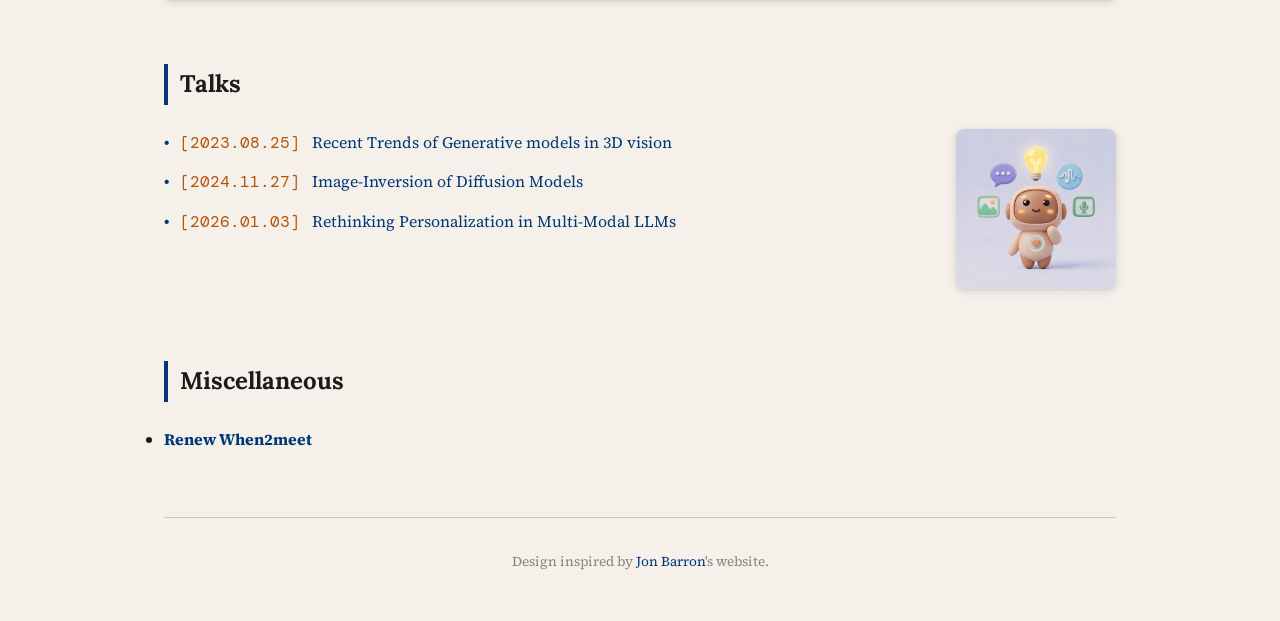
==== commit 3193e0b6: "Revise paper details and authors in index.html Updated news and conference entries with new paper de" ====
--- a/index.html
+++ b/index.html
@@ -43,6 +43,7 @@
     <section class="section news">
       <h2 class="section-title">News</h2>
       <ul class="news-list">
+        <li><span class="date">[2026/09]</span> One paper got accepted to <b>NeurIPS 2026</b> Conference!</li>
         <li><span class="date">[2026/08]</span> I was selected as a recipient of the <b>Yulchon AI Star 2026</b> fellowship</li>
         <li><span class="date">[2026/05]</span> I was recognized as a Gold Reviewer for <b>ICML 2026</b></li>
         <li><span class="date">[2026/05]</span> One paper got accepted to <b>ICML 2026</b> Conference!</li>
@@ -65,6 +66,30 @@
       <h3 class="year-heading">2026</h3>
       <article class="paper-entry">
         <div class="paper-img-container">
+          <img src="images/omnipersona.jpeg" alt="Omni-Persona" class="paper-img">
+        </div>
+        <div class="paper-content">
+          <a href="" class="paper-title">
+            Omni-Persona: Systematic Benchmarking and Improving Omnimodal Personalization
+
+          </a>
+          <p class="authors">
+            <span class="me">Yeongtak Oh</span>, Dongwook Lee, Sangkwon Park, Heeseung Kim, and Sungroh Yoon
+          </p>
+          <p class="venue">arxiv, 2026</p>
+          <div class="links">
+            <a href="https://github.com/oyt9306/Omni-Persona/tree/main" target="_blank" rel="noopener noreferrer">Project Page</a>
+            <a href="https://arxiv.org/abs/2605.09996v2" target="_blank" rel="noopener noreferrer">Arxiv</a>
+          </div>
+          <p class="abstract">We present Omni-Persona, the first comprehensive evaluation benchmark for omnimodal personalization, which provides a systematic debugging framework via calibrated accuracy.</p>
+        </div>
+      </article>
+      
+      <h3 class="subsection-title">Conferences</h3>
+
+      <h3 class="year-heading">2026</h3>
+      <article class="paper-entry">
+        <div class="paper-img-container">
           <img src="images/heads_that_write.png" alt="Heads That Write, Not Just Point" class="paper-img">
         </div>
         <div class="paper-content">
@@ -74,7 +99,7 @@
           <p class="authors">
             Junsung Park, Sangwon Yu, Donghun Kang, <span class="me">Yeongtak Oh</span>, Jaewon Jeong, Gyeongtae Yoo, Han Cheol Moon, Jungbeom Lee, and Sungroh Yoon
           </p>
-          <p class="venue">OpenReview, 2026</p>
+          <p class="venue">Fortieth Annual Conference on Neural Information Processing Systems (NeurIPS), 2026</p>
           <div class="links">
             <a href="" target="_blank" rel="noopener noreferrer">OpenReview</a>
           </div>
@@ -82,30 +107,6 @@
         </div>
       </article>
 
-      <article class="paper-entry">
-        <div class="paper-img-container">
-          <img src="images/omnipersona.jpeg" alt="Omni-Persona" class="paper-img">
-        </div>
-        <div class="paper-content">
-          <a href="" class="paper-title">
-            Omni-Persona: Systematic Benchmarking and Improving Omnimodal Personalization
-
-          </a>
-          <p class="authors">
-            <span class="me">Yeongtak Oh</span>, Dongwook Lee, Sangkwon Park, Heeseung Kim, and Sungroh Yoon
-          </p>
-          <p class="venue">arxiv, 2026</p>
-          <div class="links">
-            <a href="https://github.com/oyt9306/Omni-Persona/tree/main" target="_blank" rel="noopener noreferrer">Project Page</a>
-            <a href="https://arxiv.org/abs/2605.09996v2" target="_blank" rel="noopener noreferrer">Arxiv</a>
-          </div>
-          <p class="abstract">We present Omni-Persona, the first comprehensive evaluation benchmark for omnimodal personalization, which provides a systematic debugging framework via calibrated accuracy.</p>
-        </div>
-      </article>
-      
-      <h3 class="subsection-title">Conferences</h3>
-
-      <h3 class="year-heading">2026</h3>
        <article class="paper-entry">
         <div class="paper-img-container">
           <img src="images/figure1.png" alt="CoViP" class="paper-img">
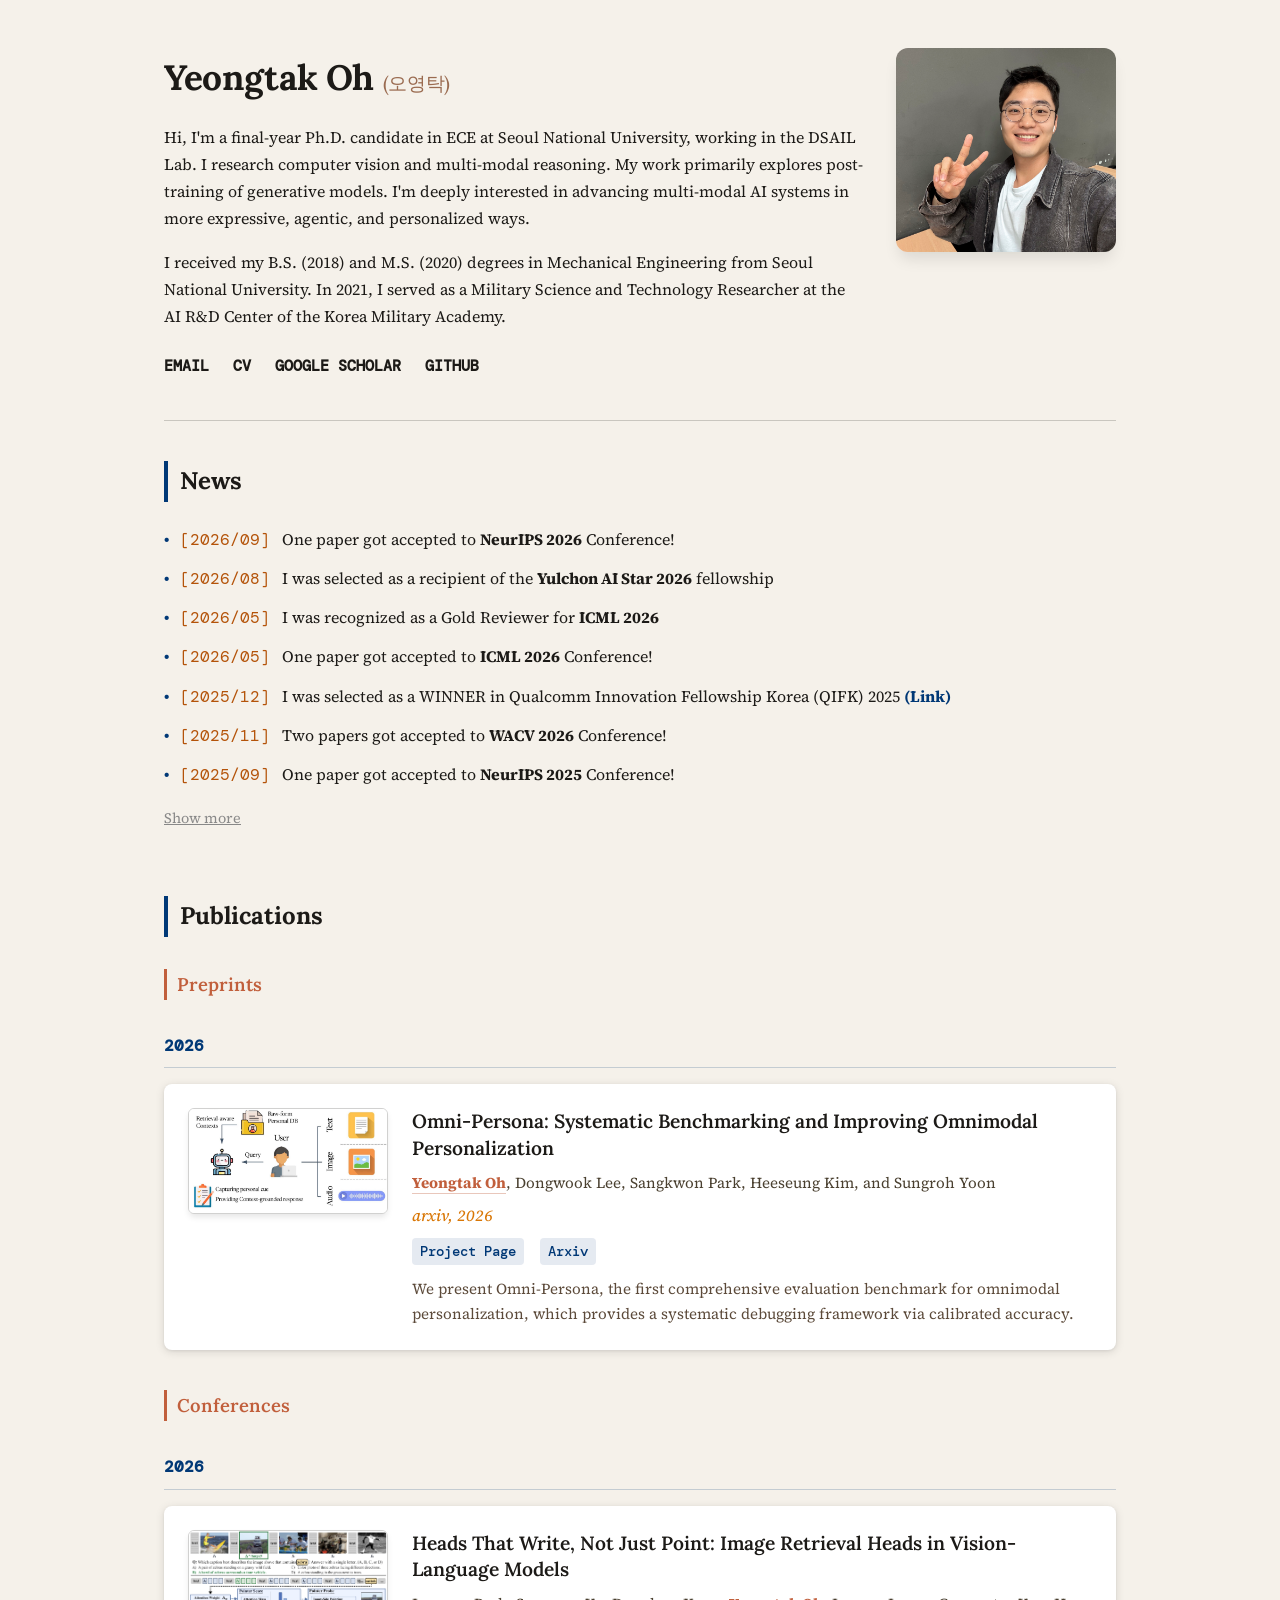
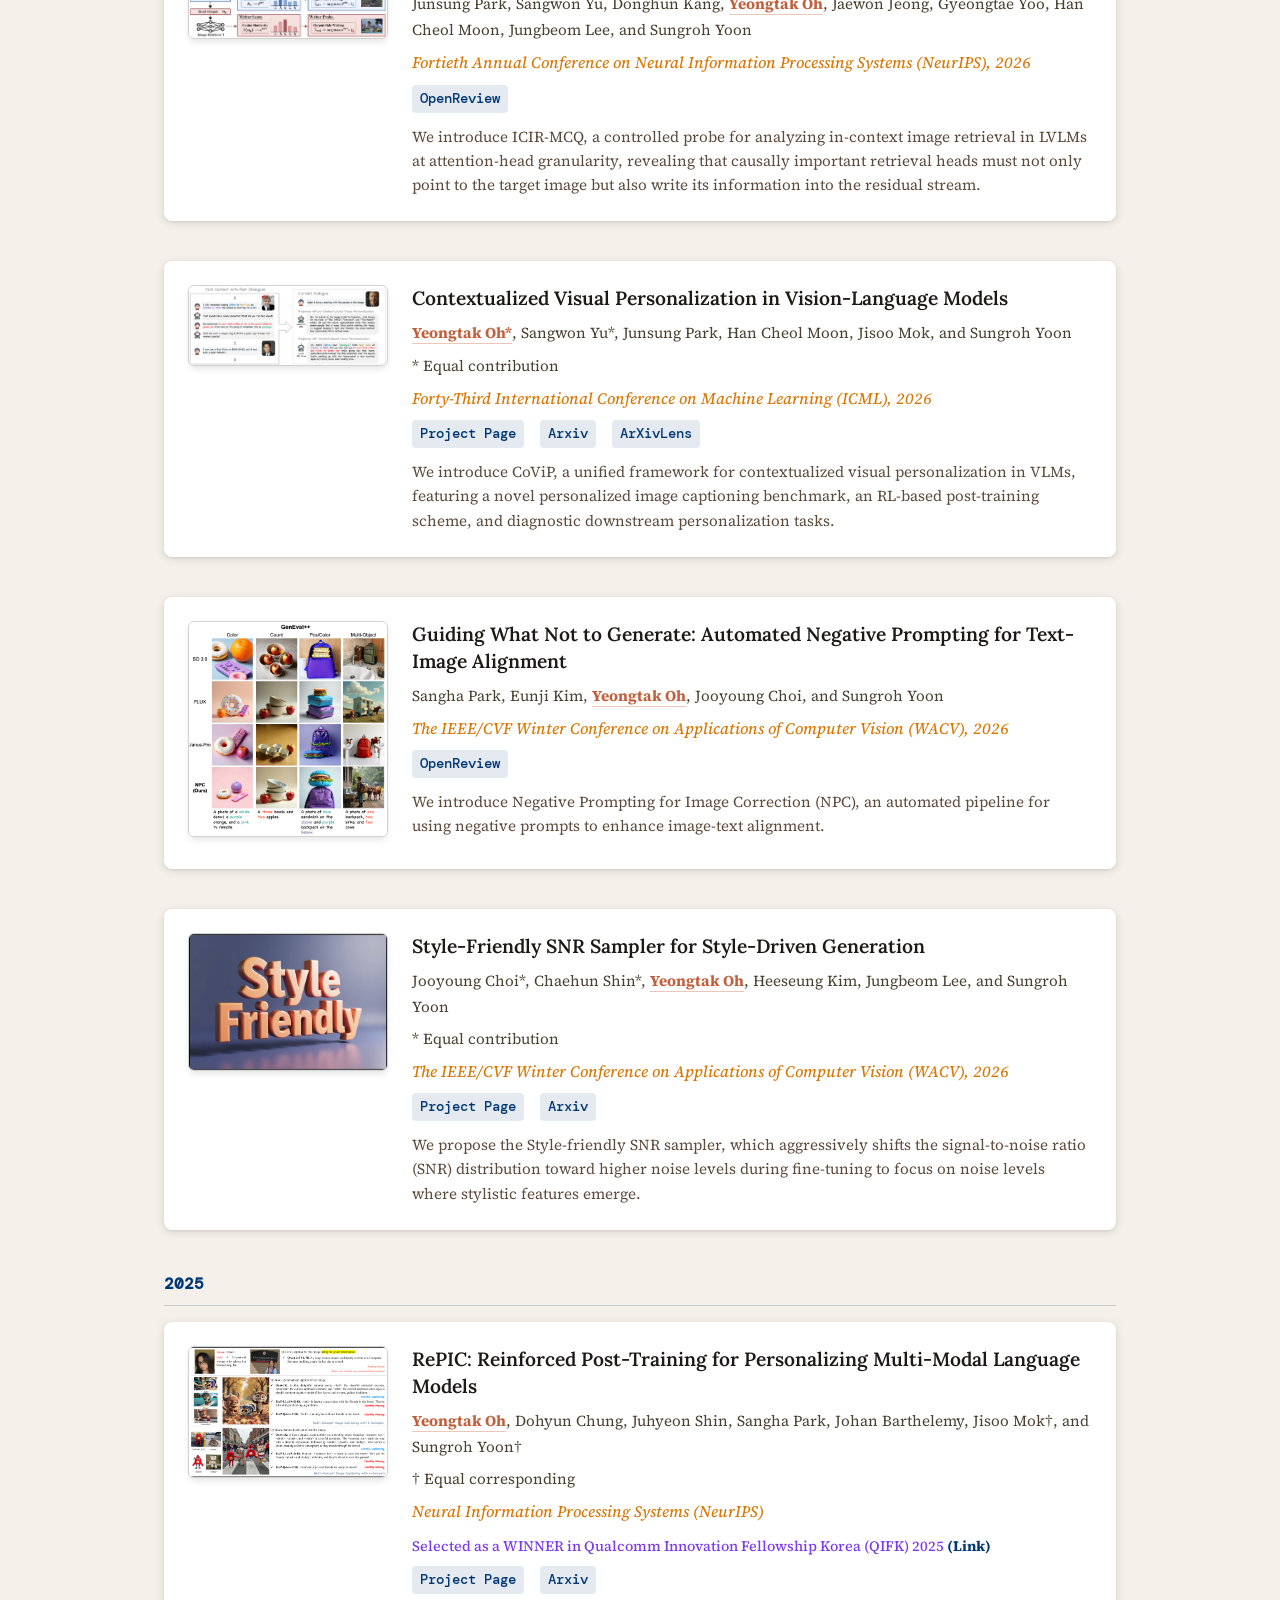
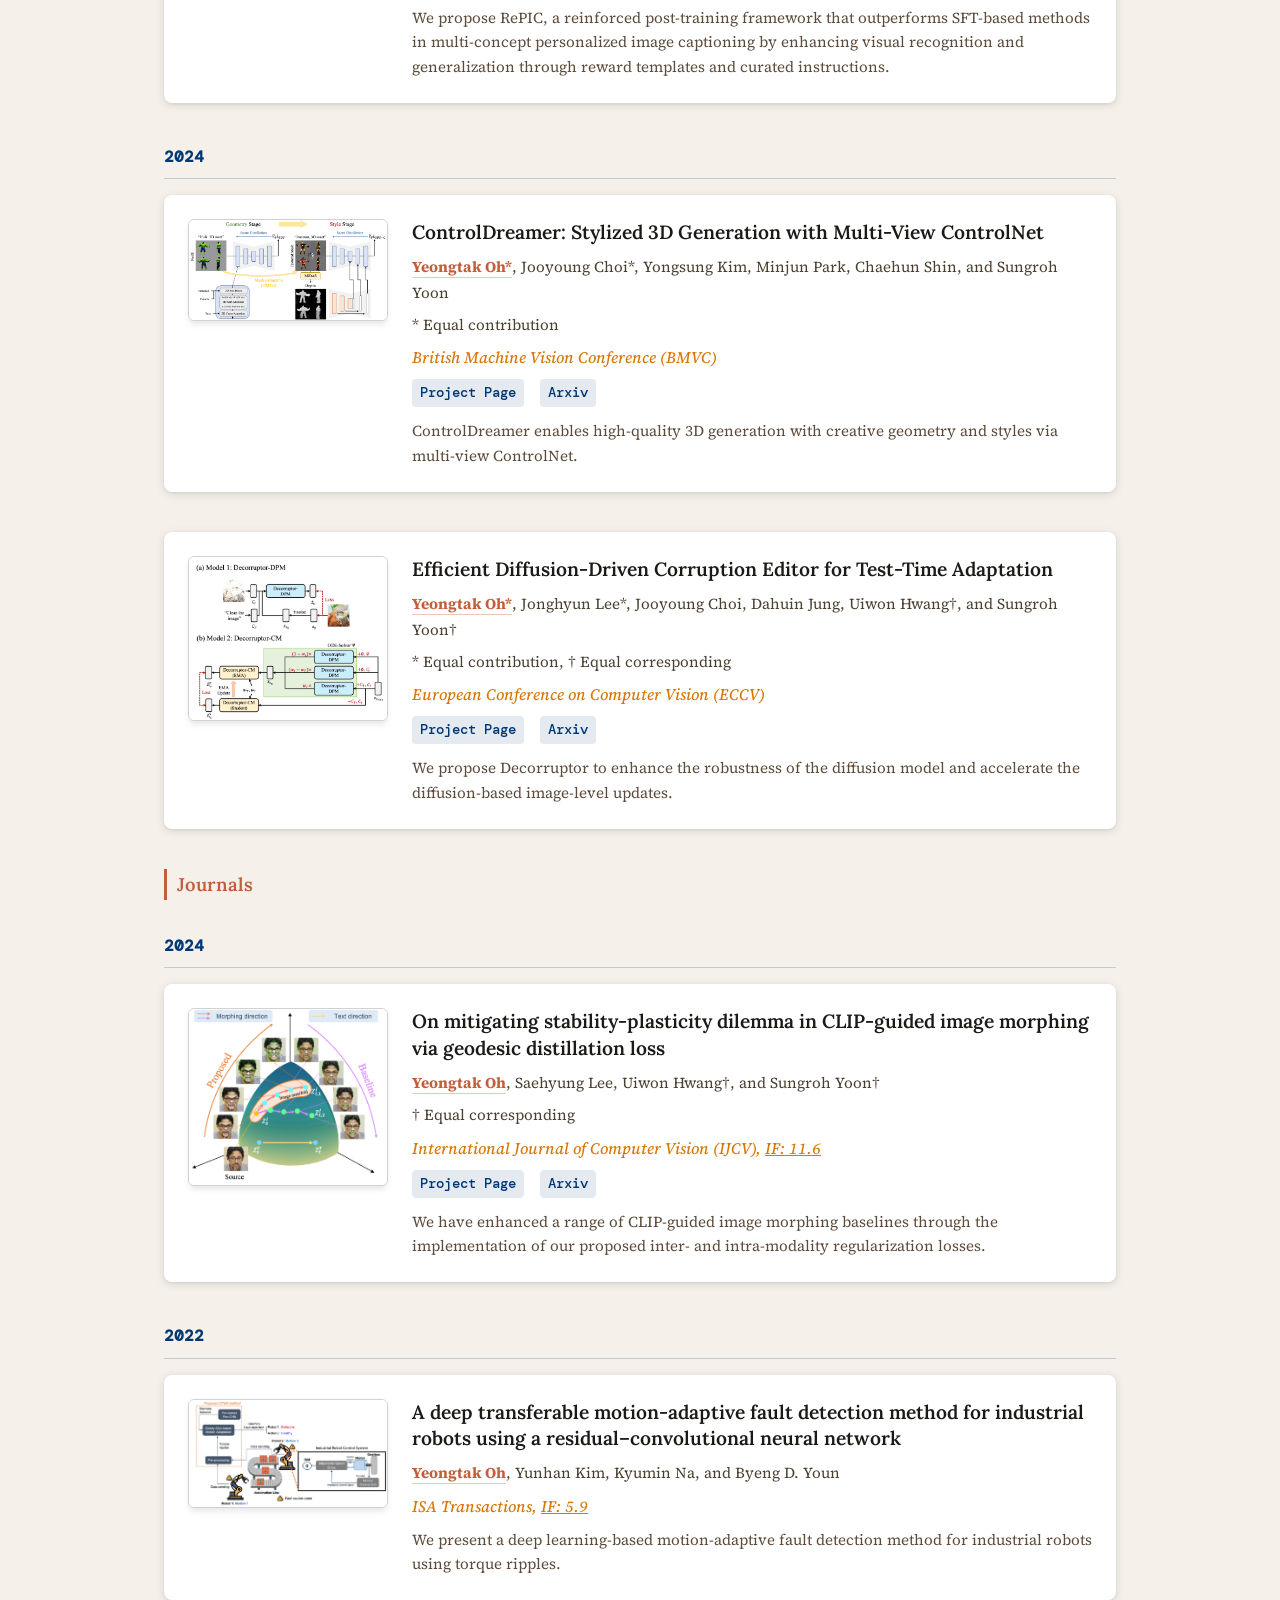
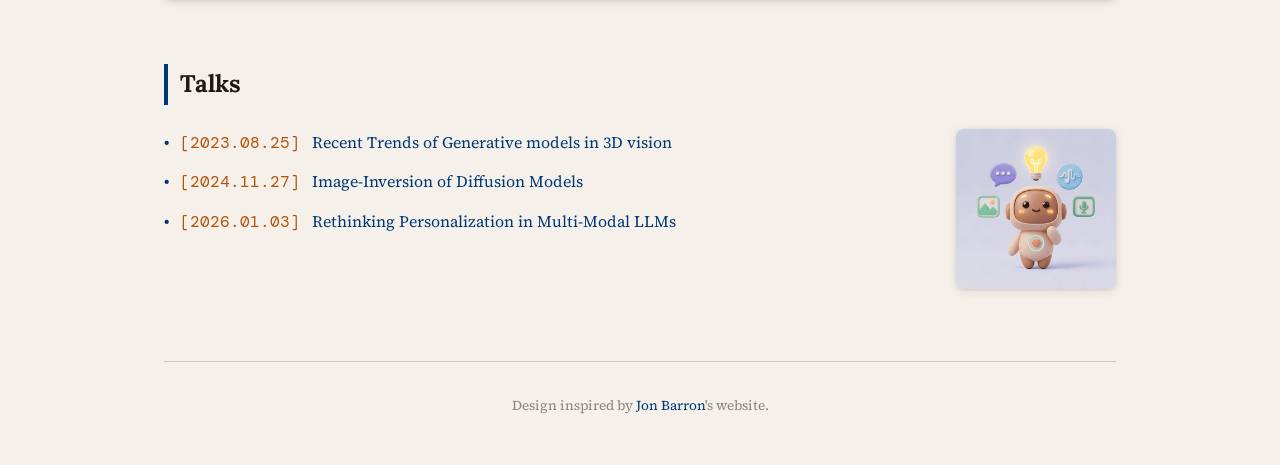
==== commit 9479a17b: "Comment out miscellaneous section in index.html Commented out the miscellaneous section in index.htm" ====
--- a/index.html
+++ b/index.html
@@ -316,14 +316,14 @@
       </div>
     </section>
 
-    <section class="section miscellaneous">
+    <!-- <section class="section miscellaneous">
       <h2 class="section-title">Miscellaneous</h2>
       <ul class="misc-list">
         <li>
           <a href="https://oyt9306.github.io/renew-when2meet.github.io/" target="_blank" rel="noopener noreferrer"><b>Renew When2meet</b></a>
         </li>
       </ul>
-    </section>
+    </section> -->
 
     <footer class="footer">
       <p>
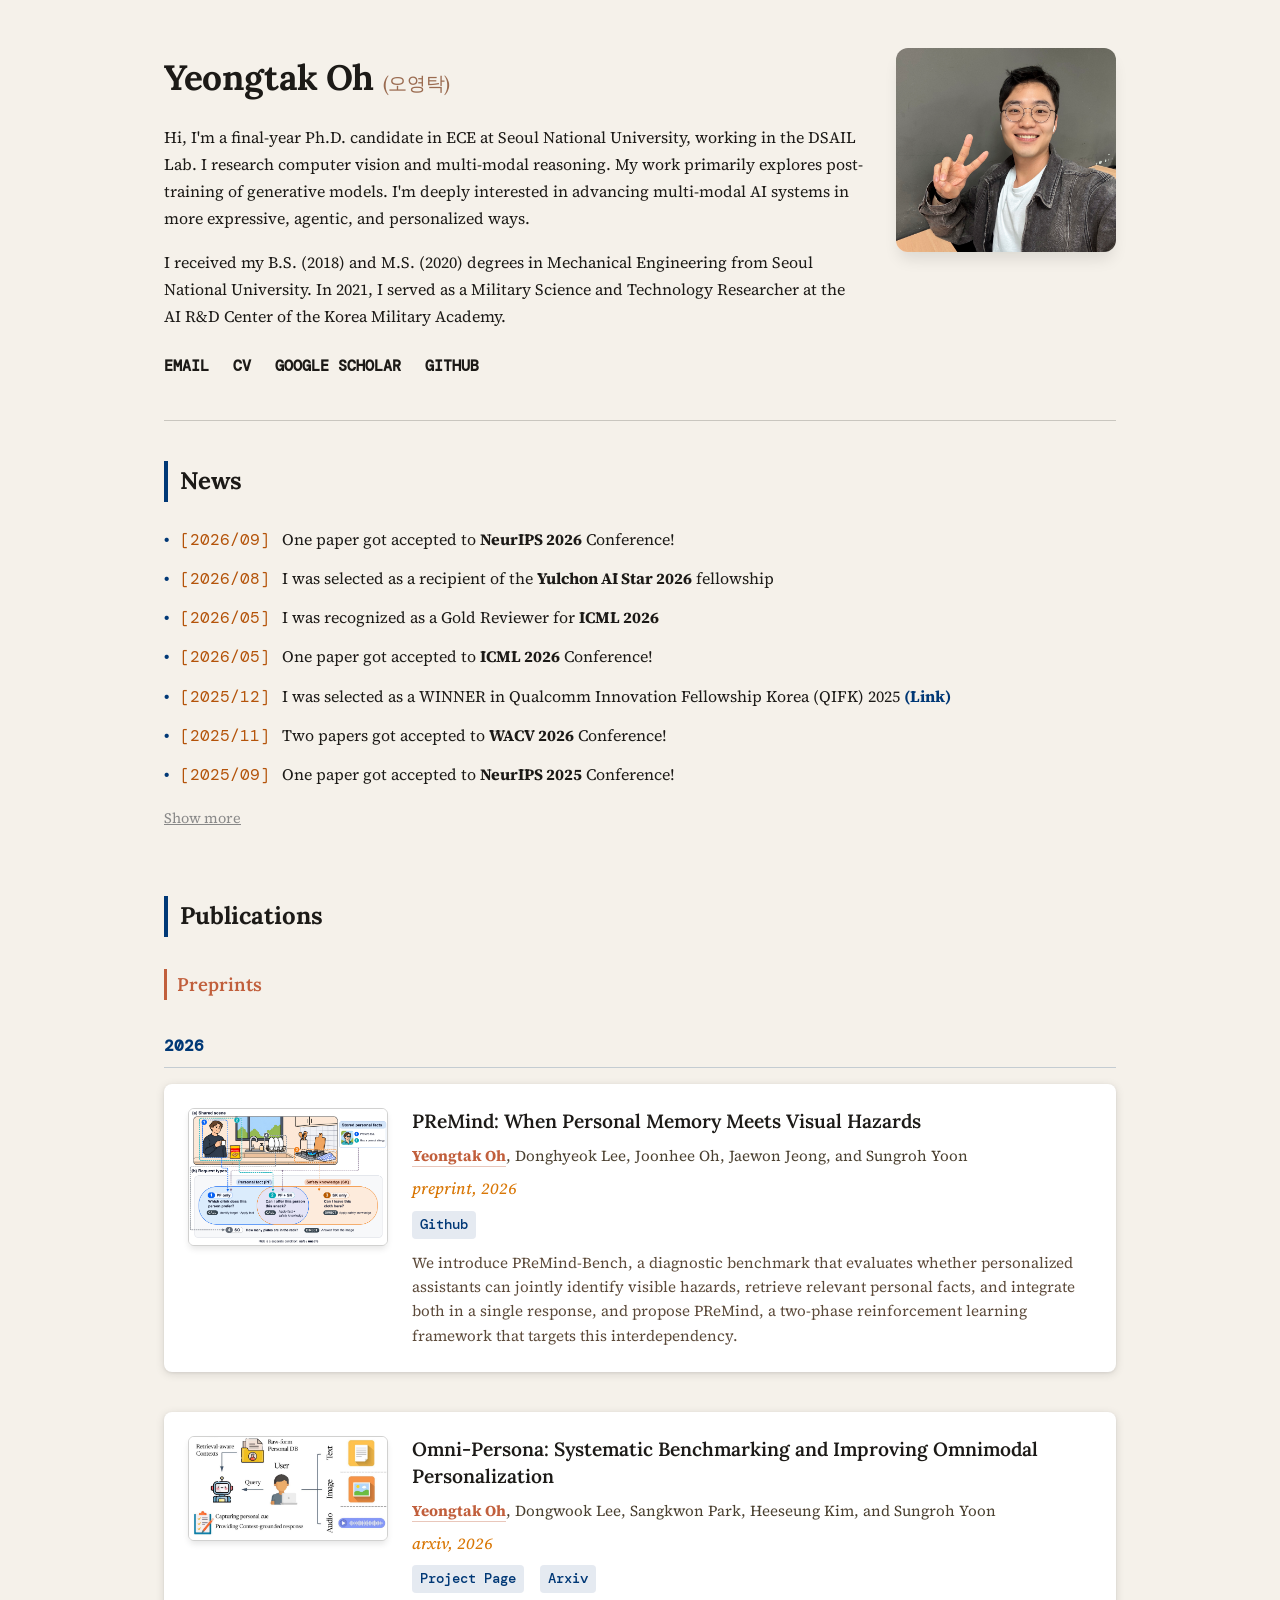
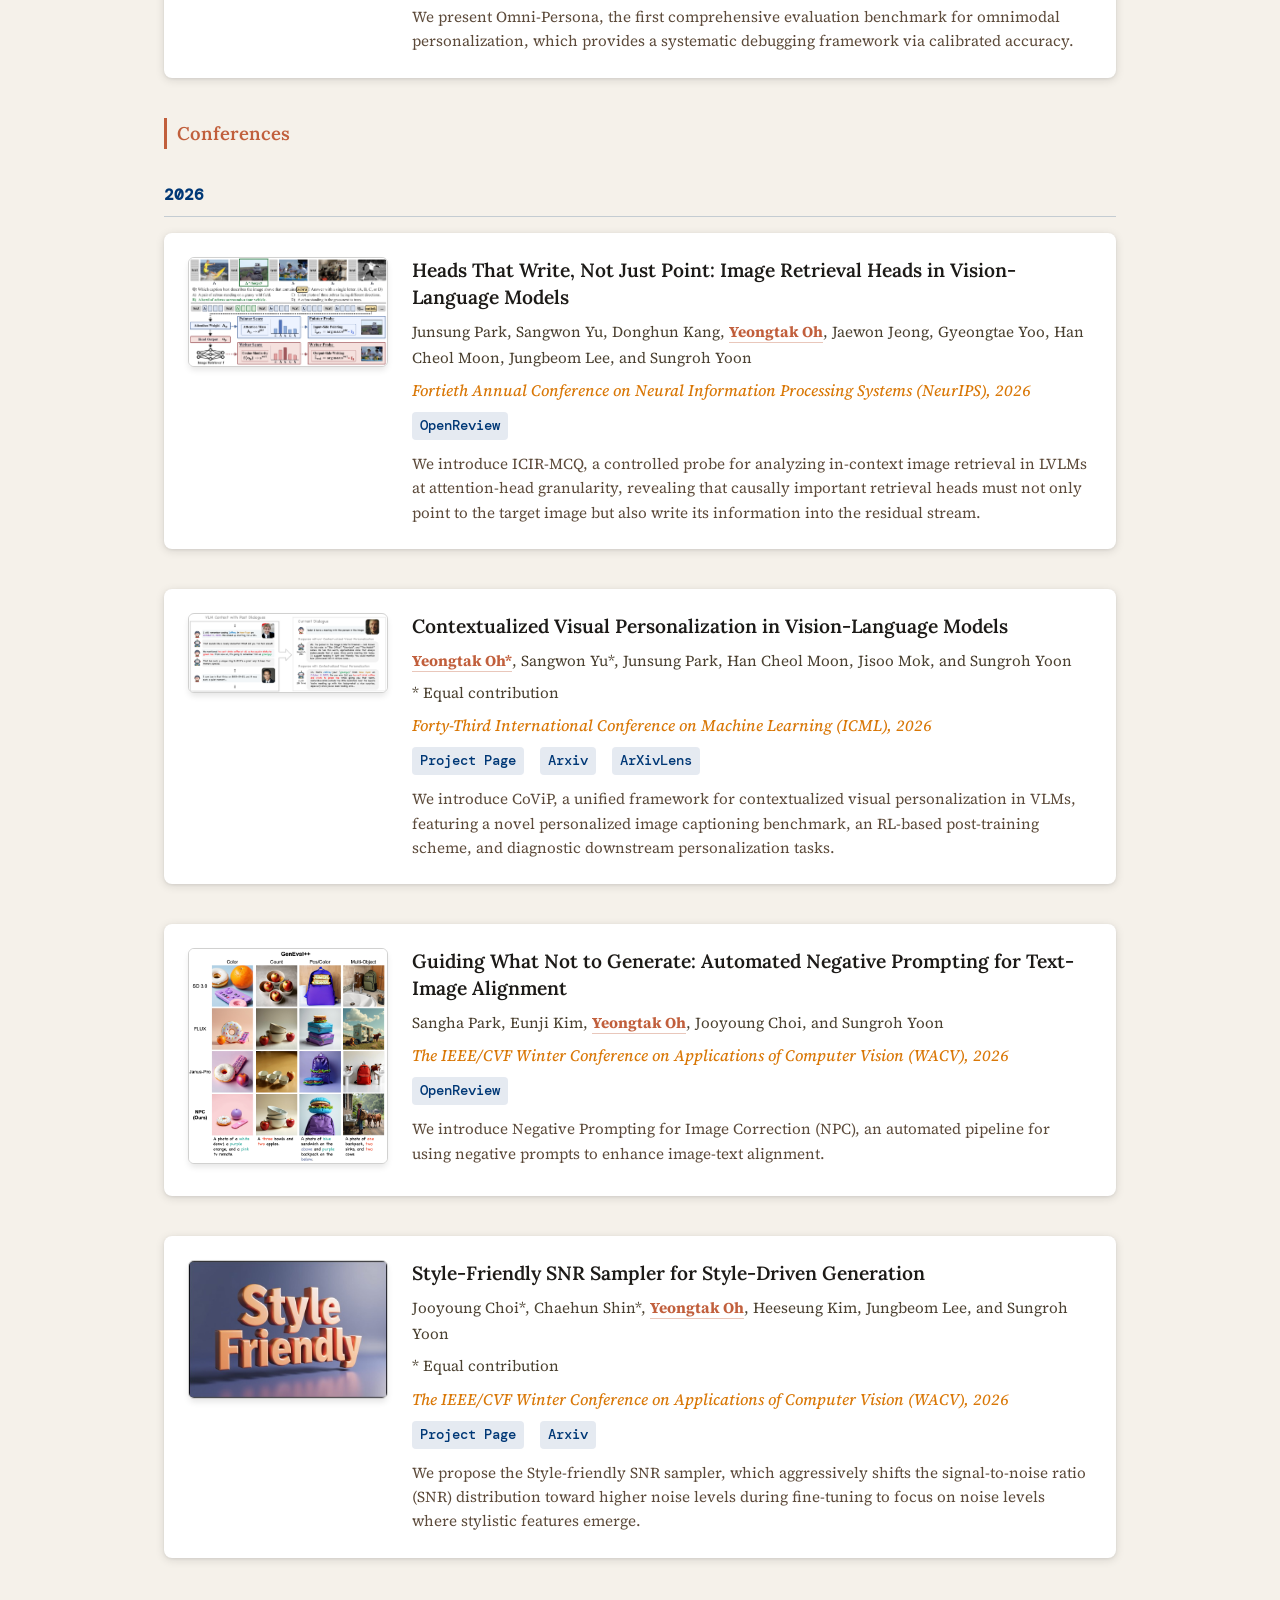
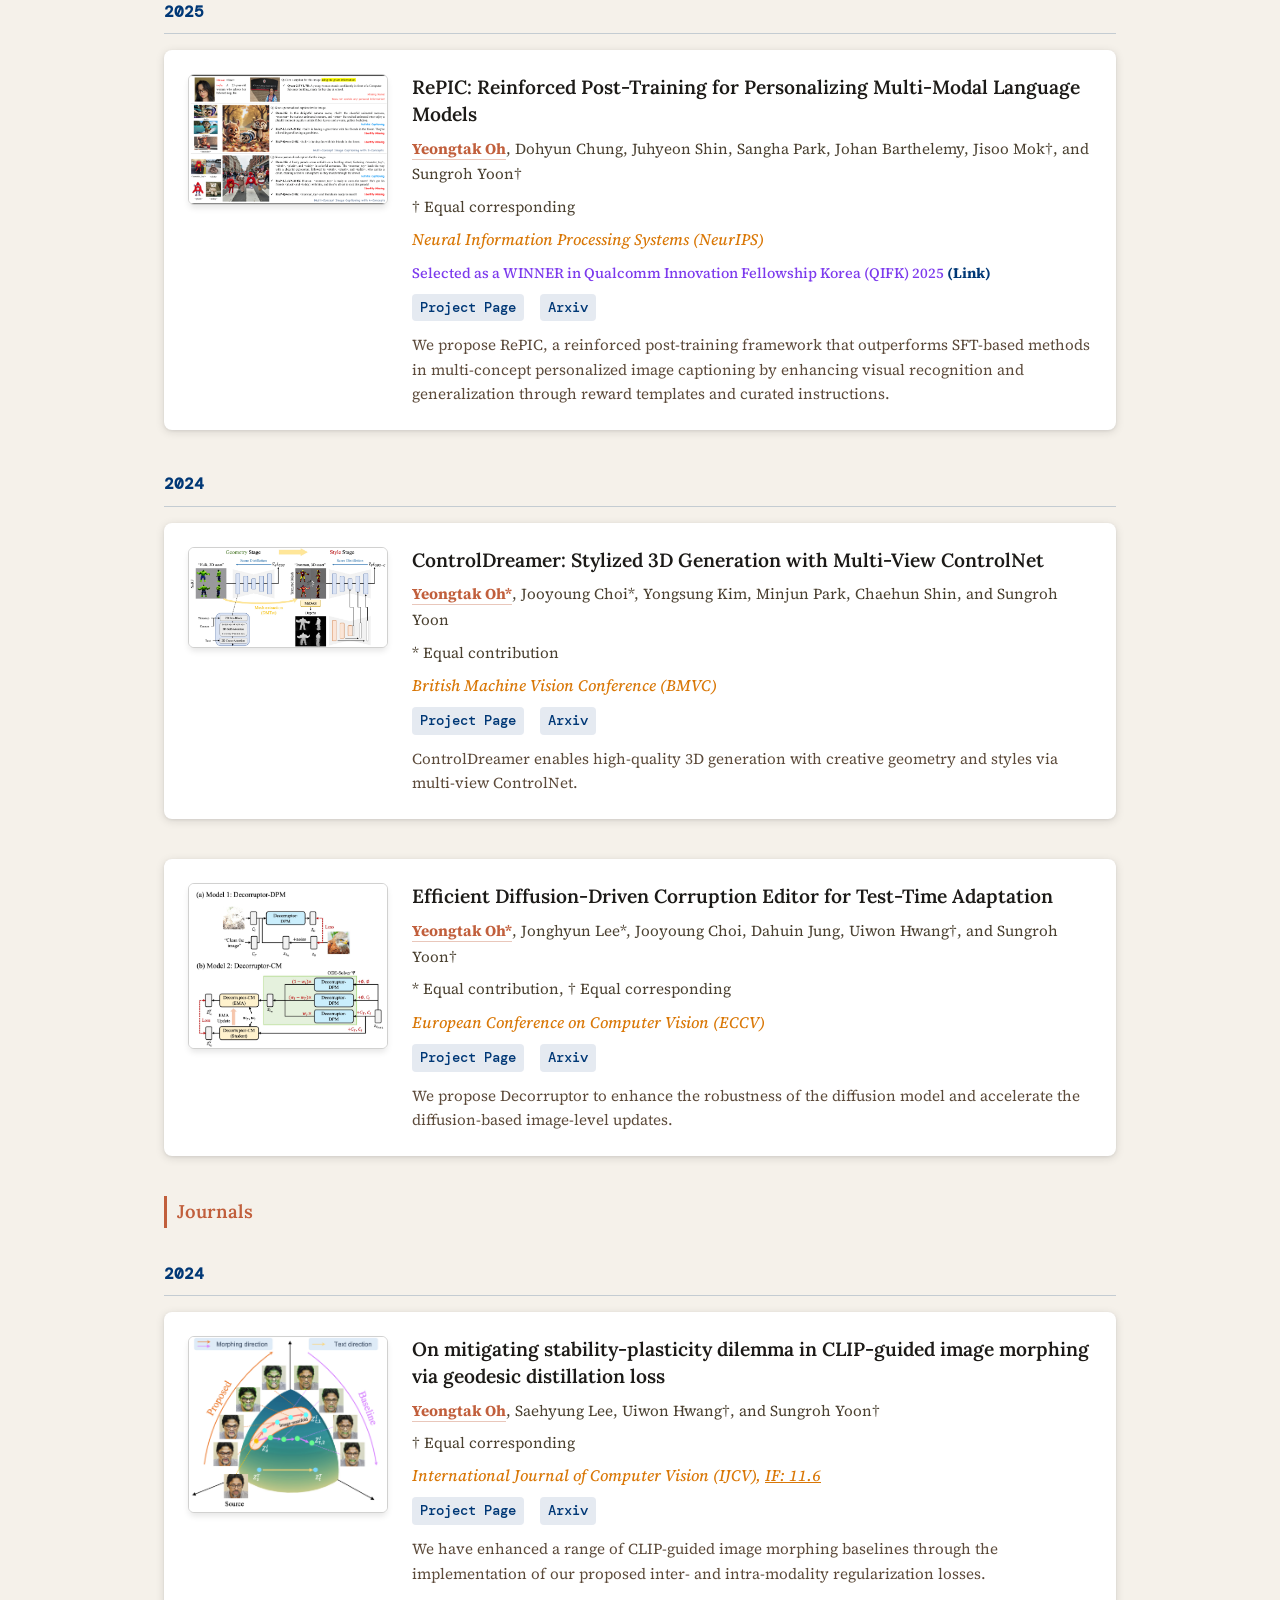
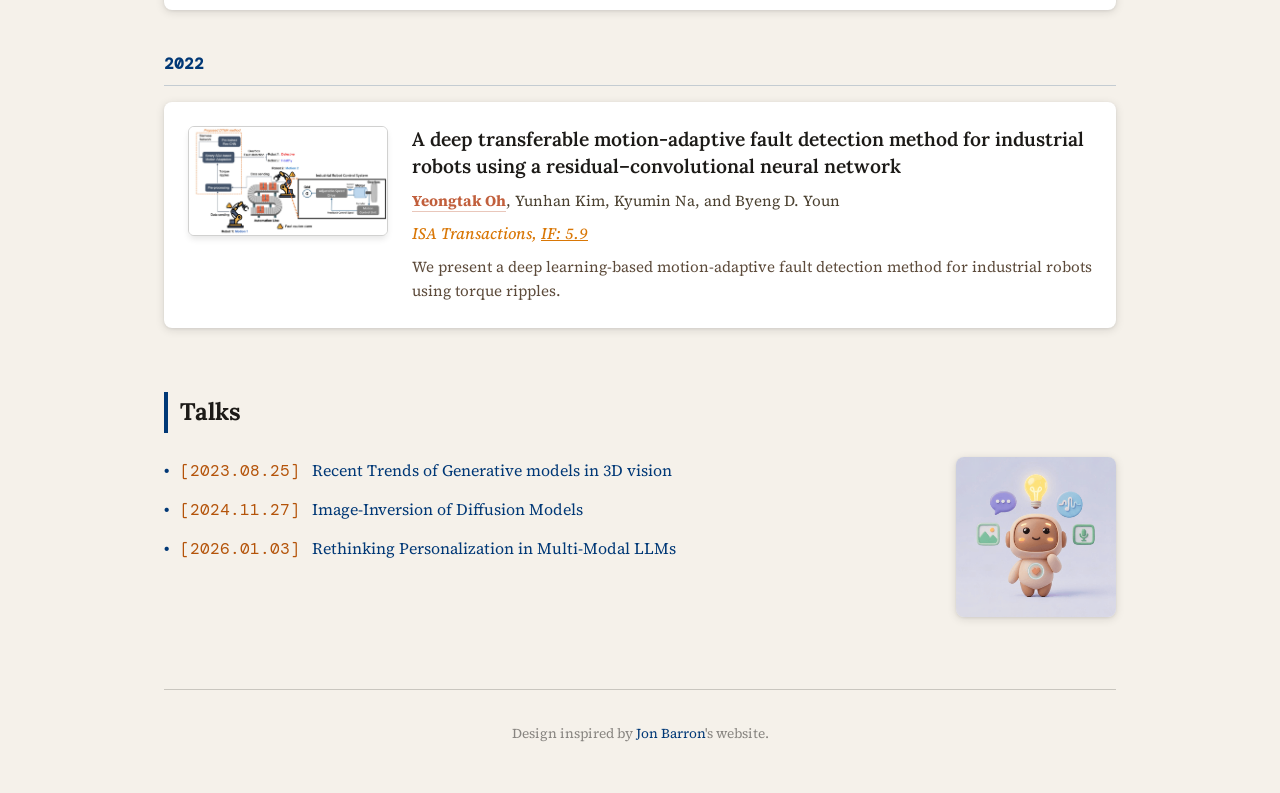
==== commit 20c1f363: "Add PReMind preprint entry Co-Authored-By: Claude Sonnet 5.5 <noreply@anthropic.com>" ====
--- a/index.html
+++ b/index.html
@@ -66,6 +66,25 @@
       <h3 class="year-heading">2026</h3>
       <article class="paper-entry">
         <div class="paper-img-container">
+          <img src="images/premind_teaser.png" alt="PReMind" class="paper-img">
+        </div>
+        <div class="paper-content">
+          <a href="" class="paper-title">
+            PReMind: When Personal Memory Meets Visual Hazards
+          </a>
+          <p class="authors">
+            <span class="me">Yeongtak Oh</span>, Donghyeok Lee, Joonhee Oh, Jaewon Jeong, and Sungroh Yoon
+          </p>
+          <p class="venue">preprint, 2026</p>
+          <div class="links">
+            <a href="https://github.com/oyt9306/PReMind" target="_blank" rel="noopener noreferrer">Github</a>
+          </div>
+          <p class="abstract">We introduce PReMind-Bench, a diagnostic benchmark that evaluates whether personalized assistants can jointly identify visible hazards, retrieve relevant personal facts, and integrate both in a single response, and propose PReMind, a two-phase reinforcement learning framework that targets this interdependency.</p>
+        </div>
+      </article>
+
+      <article class="paper-entry">
+        <div class="paper-img-container">
           <img src="images/omnipersona.jpeg" alt="Omni-Persona" class="paper-img">
         </div>
         <div class="paper-content">
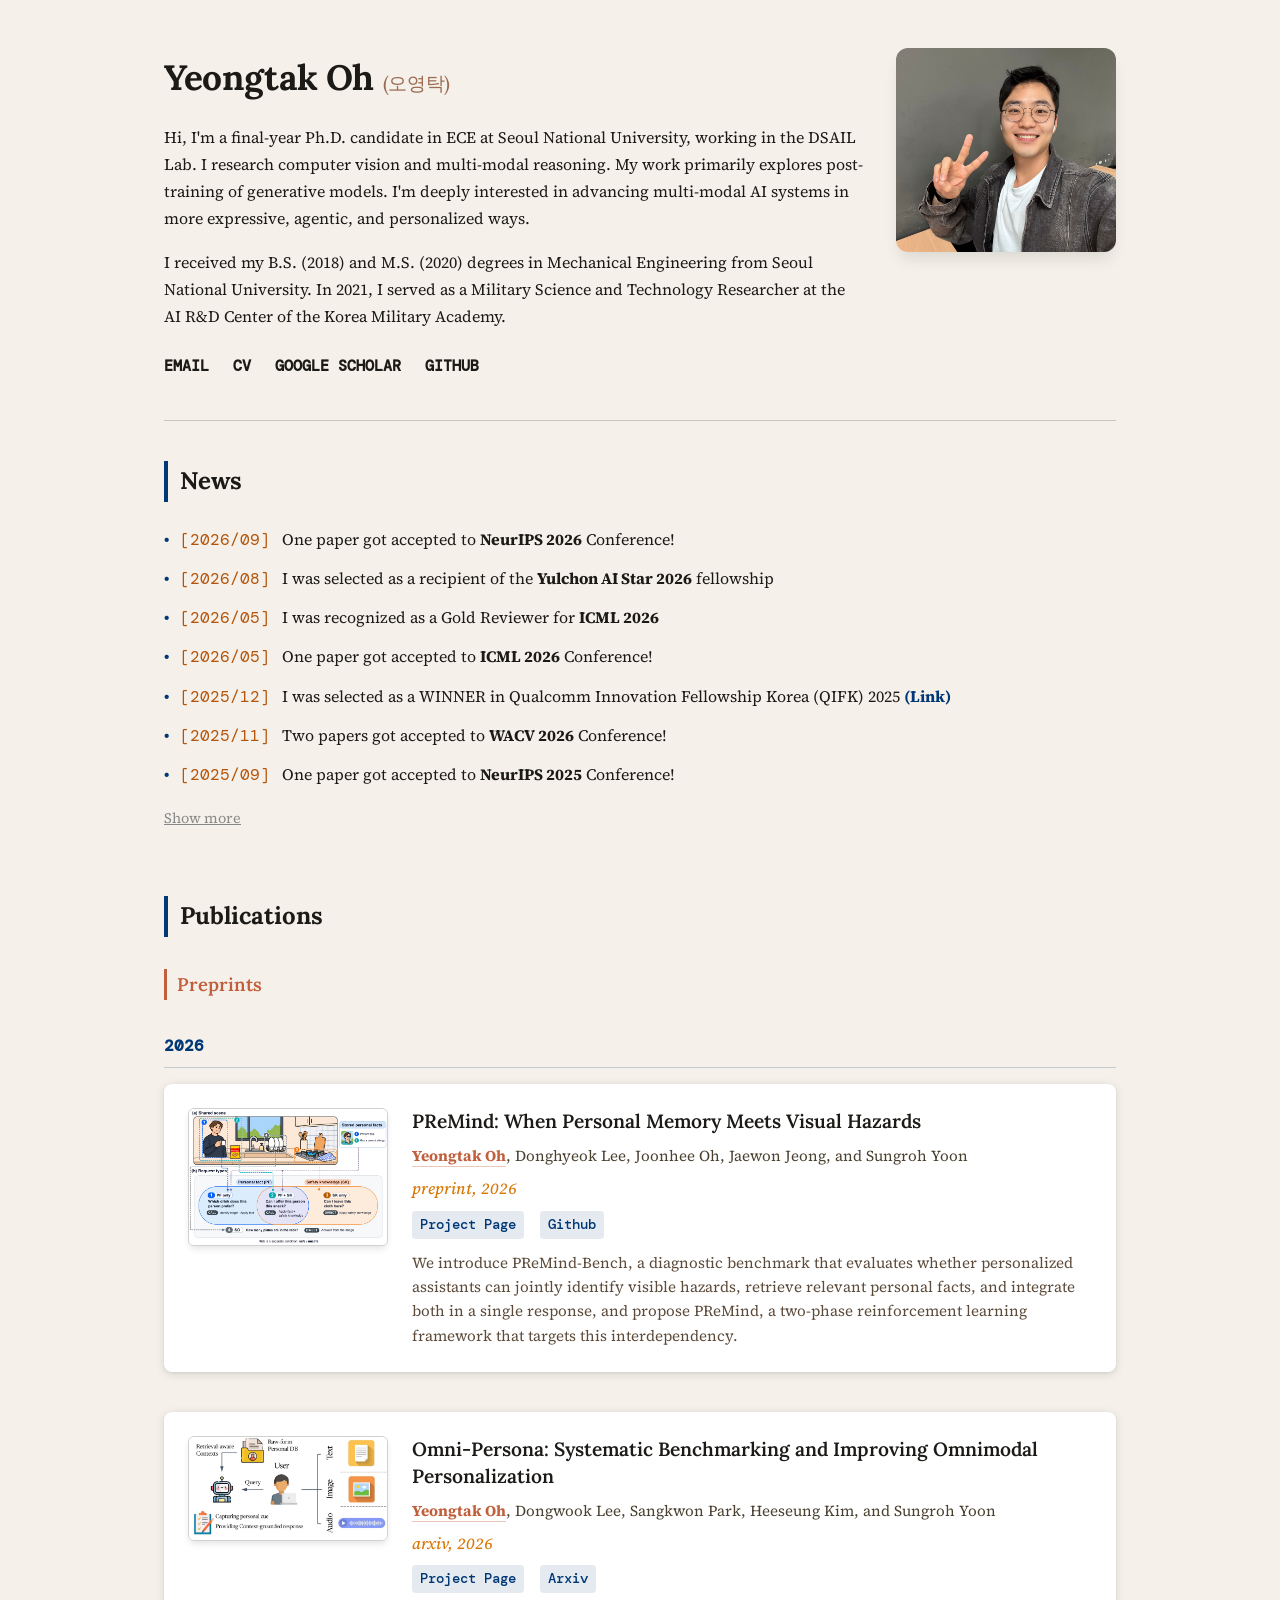
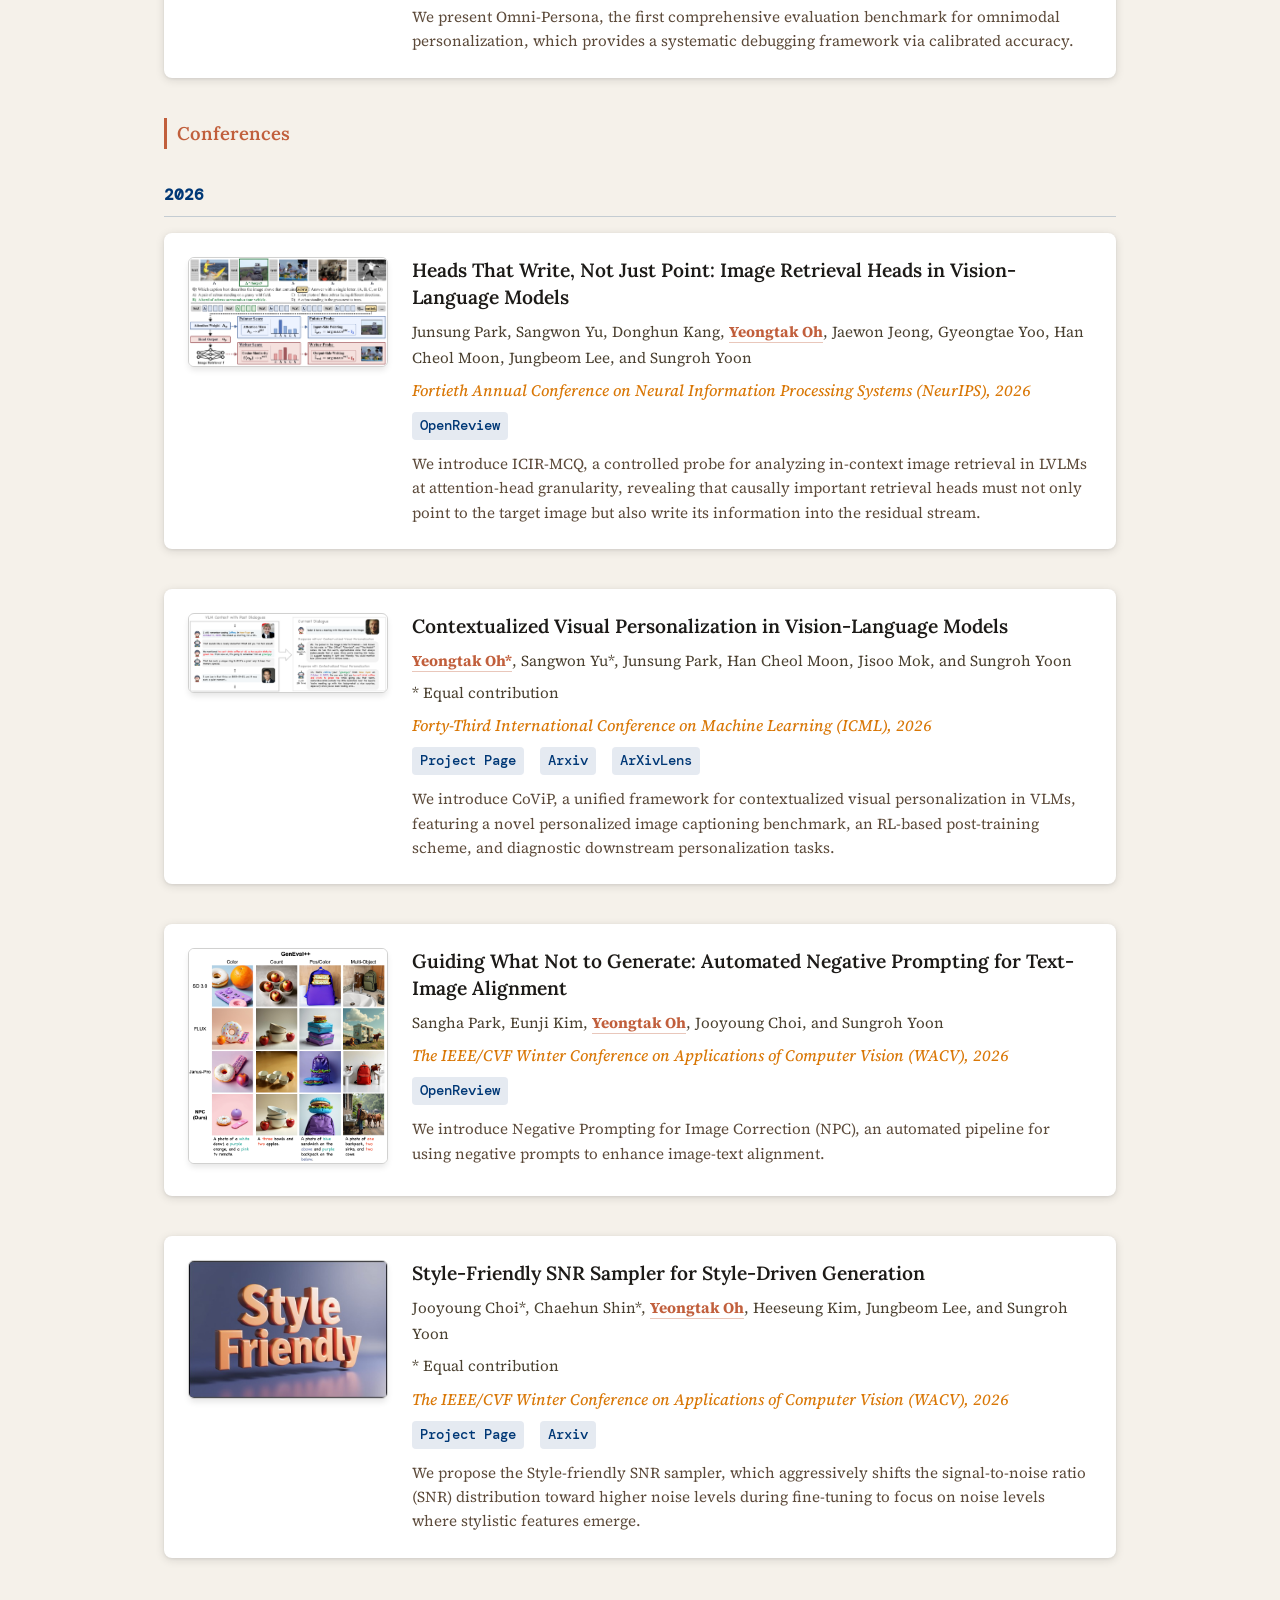
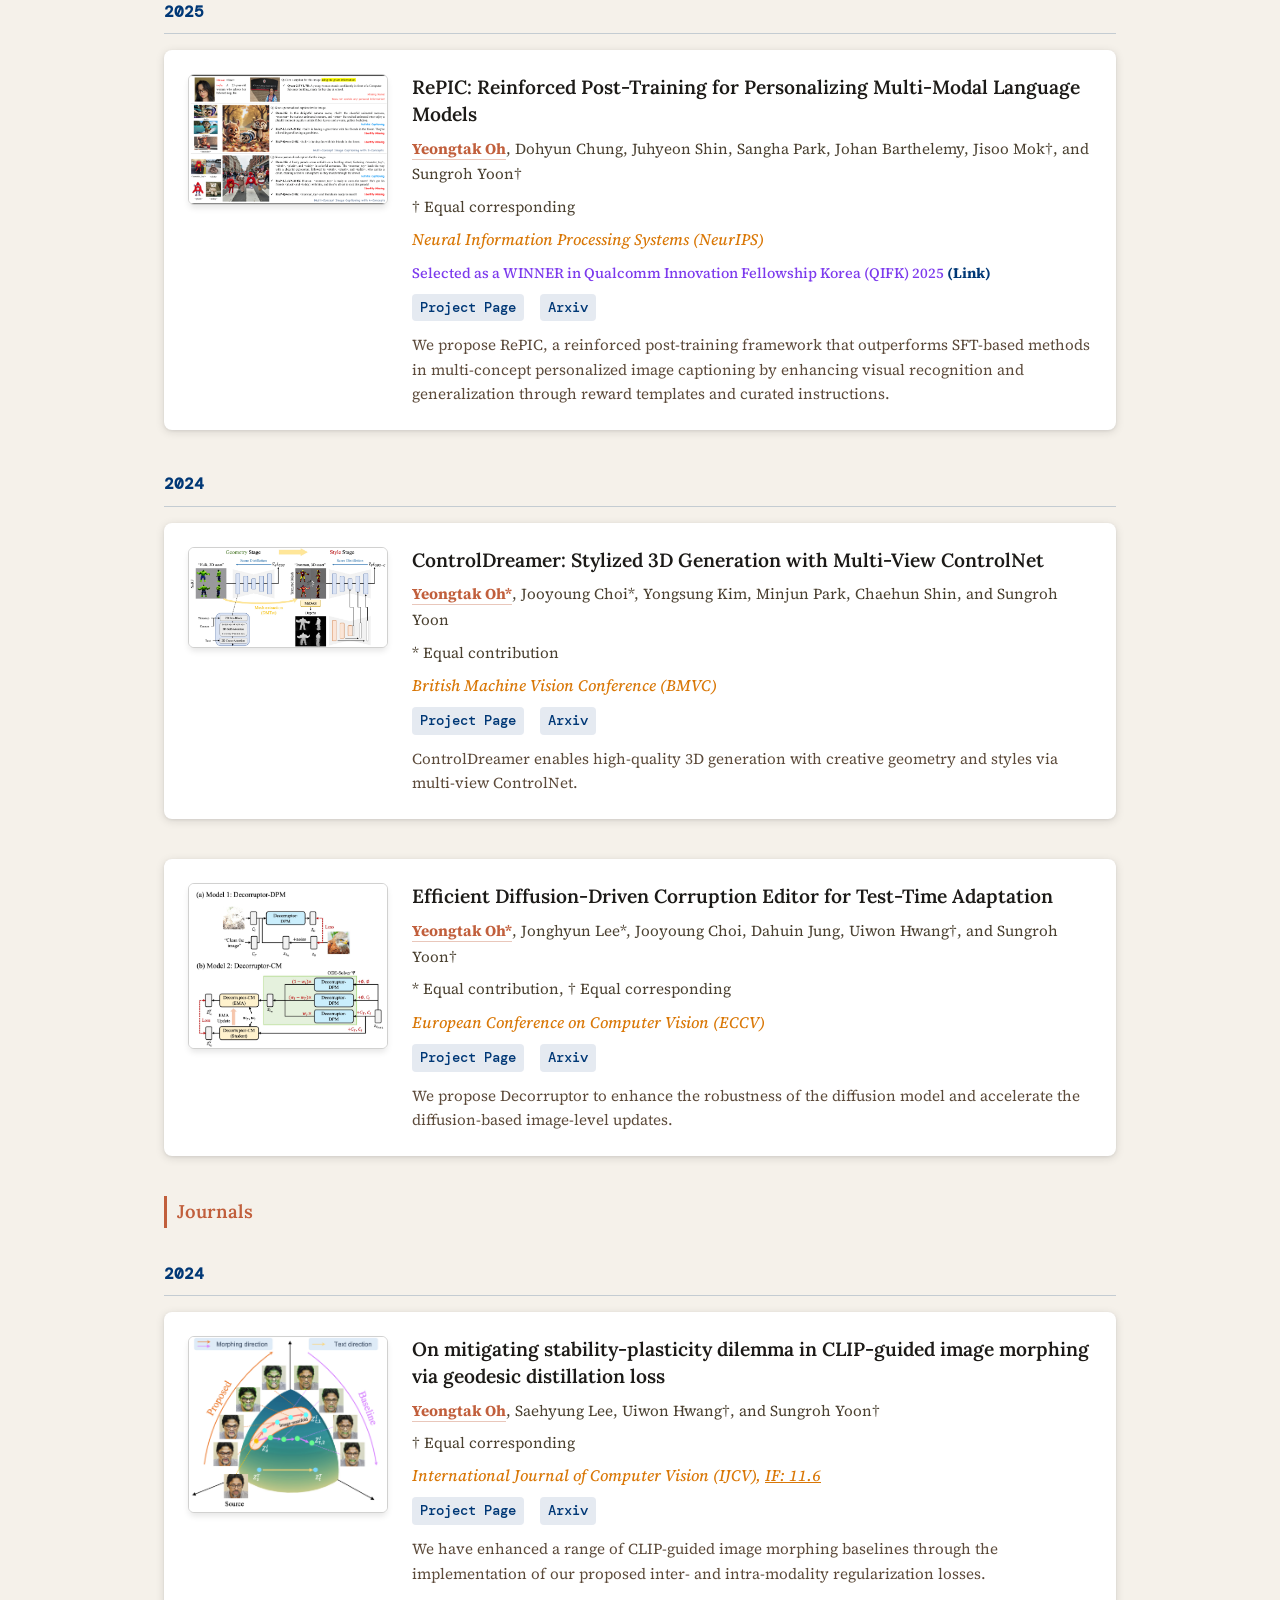
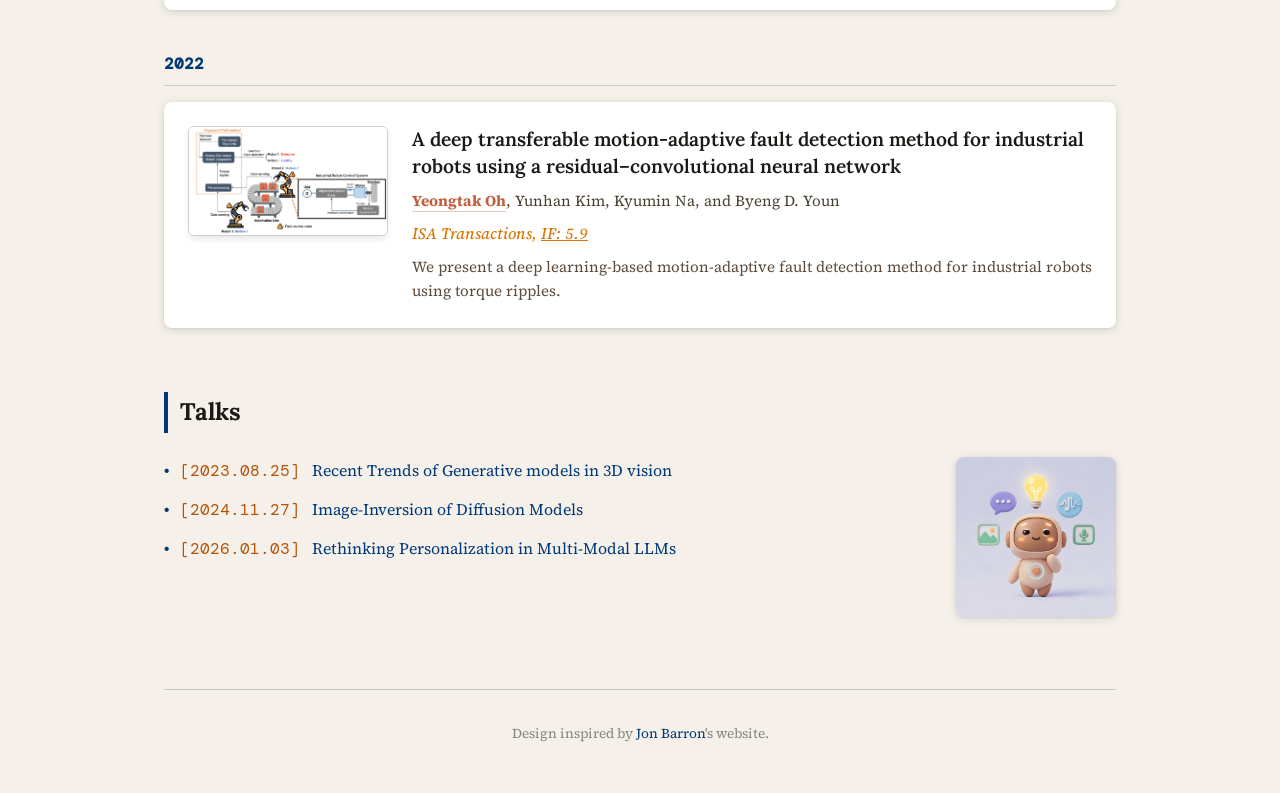
==== commit f50c0179: "PReMind: add project page link" ====
--- a/index.html
+++ b/index.html
@@ -69,7 +69,7 @@
           <img src="images/premind_teaser.png" alt="PReMind" class="paper-img">
         </div>
         <div class="paper-content">
-          <a href="" class="paper-title">
+          <a href="https://oyt9306.github.io/premind.github.io/" class="paper-title">
             PReMind: When Personal Memory Meets Visual Hazards
           </a>
           <p class="authors">
@@ -77,6 +77,7 @@
           </p>
           <p class="venue">preprint, 2026</p>
           <div class="links">
+            <a href="https://oyt9306.github.io/premind.github.io/" target="_blank" rel="noopener noreferrer">Project Page</a>
             <a href="https://github.com/oyt9306/PReMind" target="_blank" rel="noopener noreferrer">Github</a>
           </div>
           <p class="abstract">We introduce PReMind-Bench, a diagnostic benchmark that evaluates whether personalized assistants can jointly identify visible hazards, retrieve relevant personal facts, and integrate both in a single response, and propose PReMind, a two-phase reinforcement learning framework that targets this interdependency.</p>
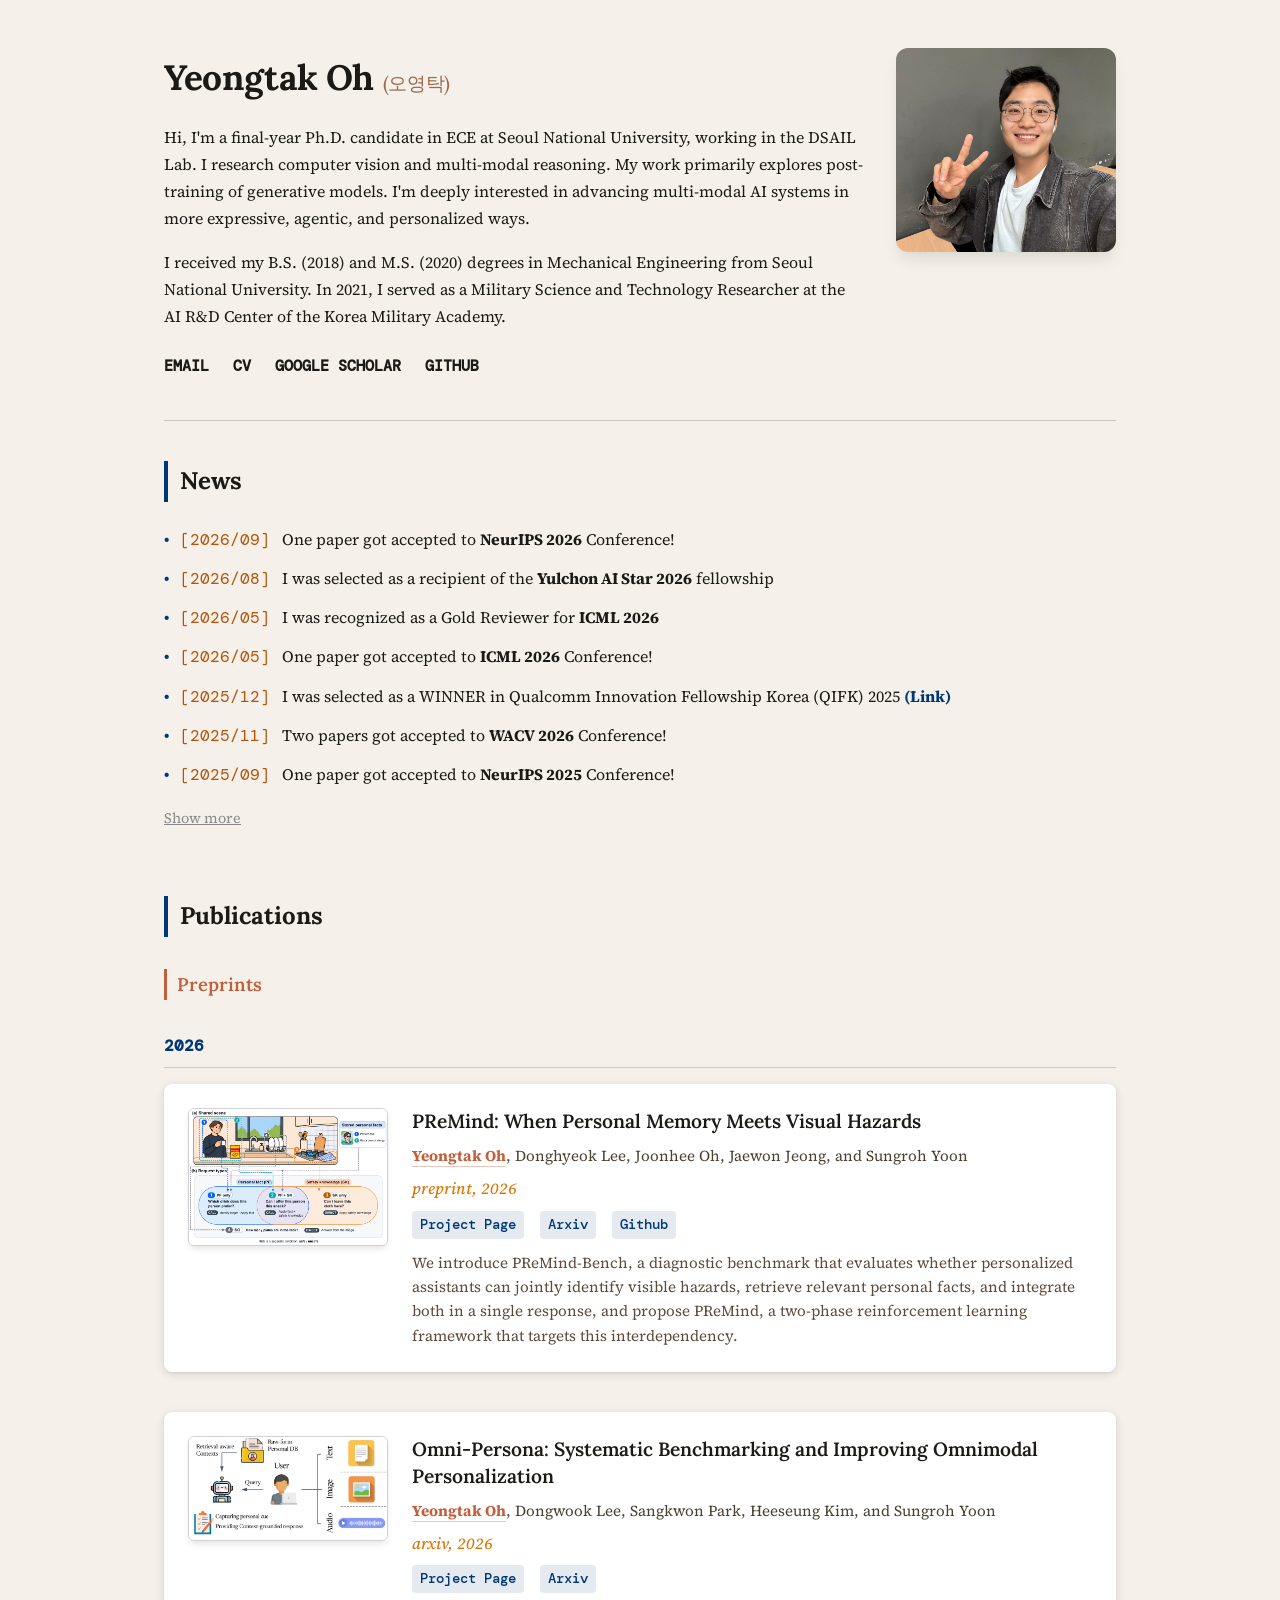
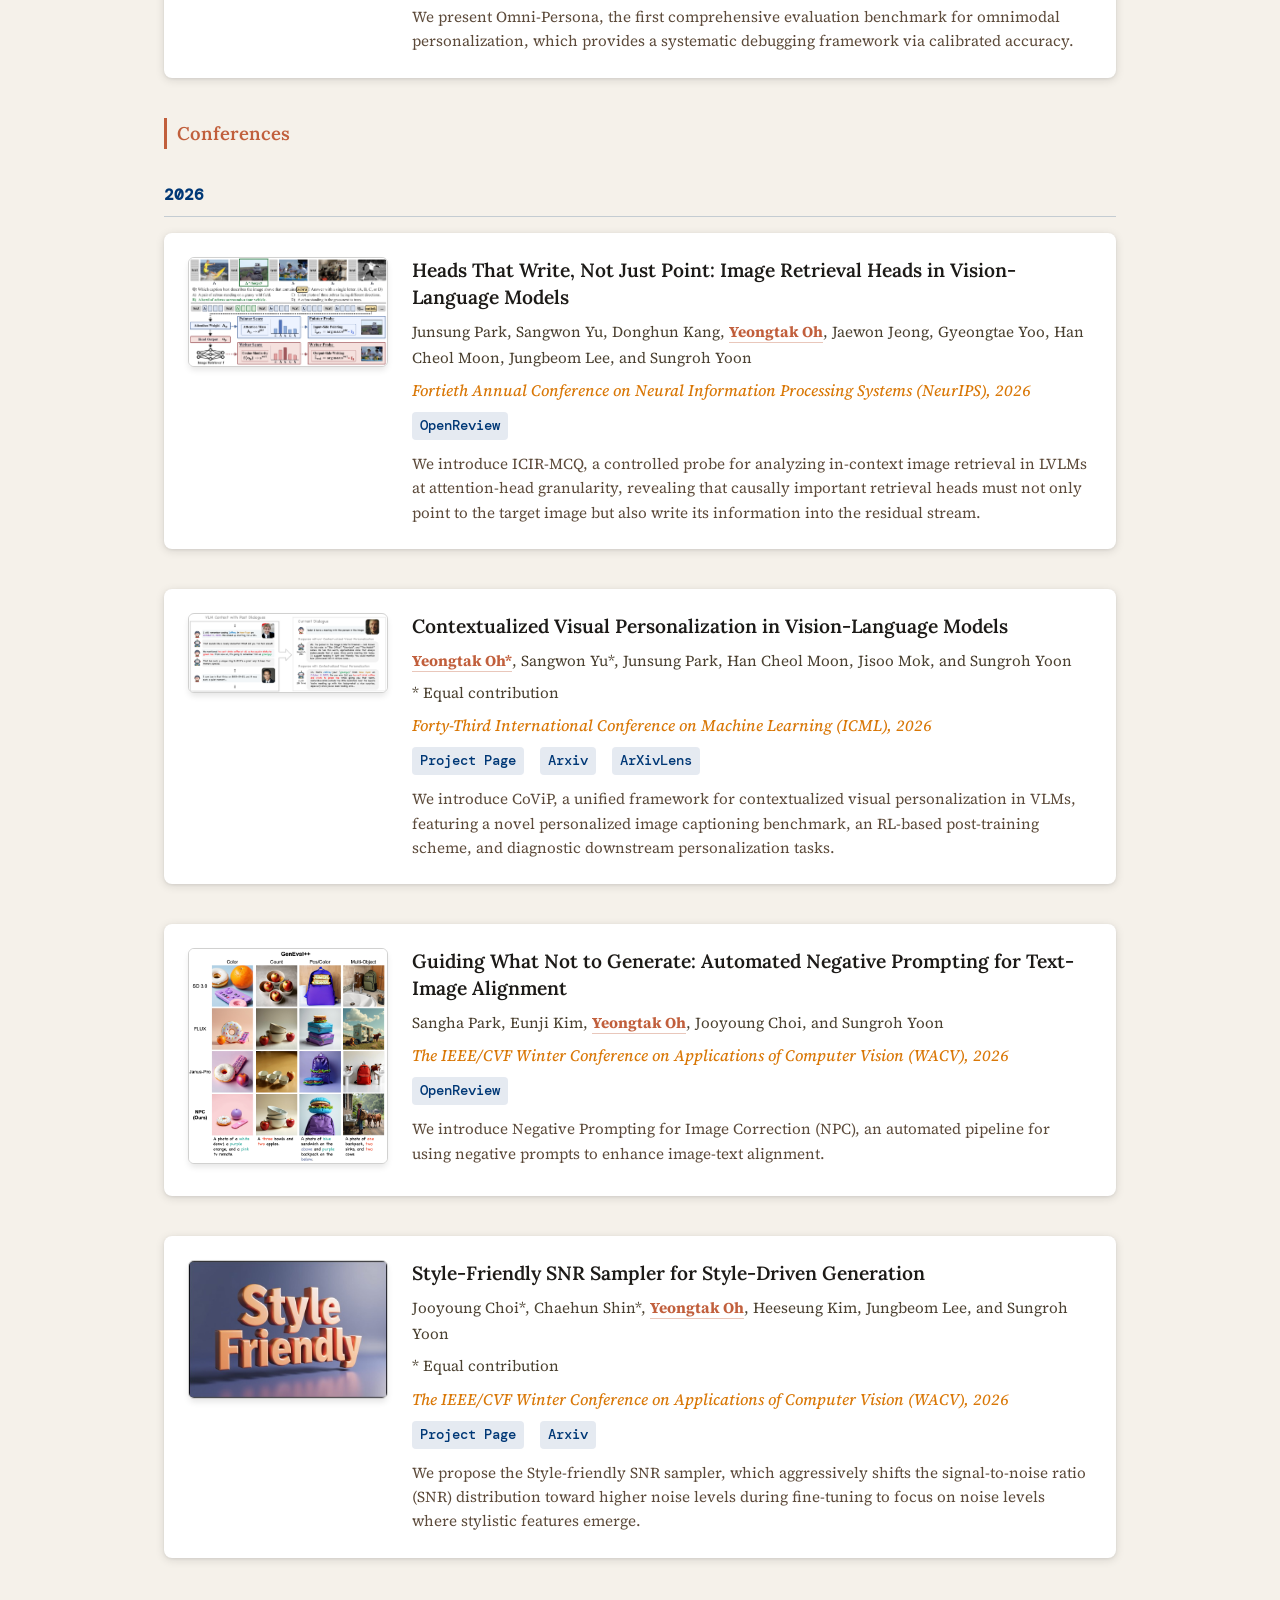
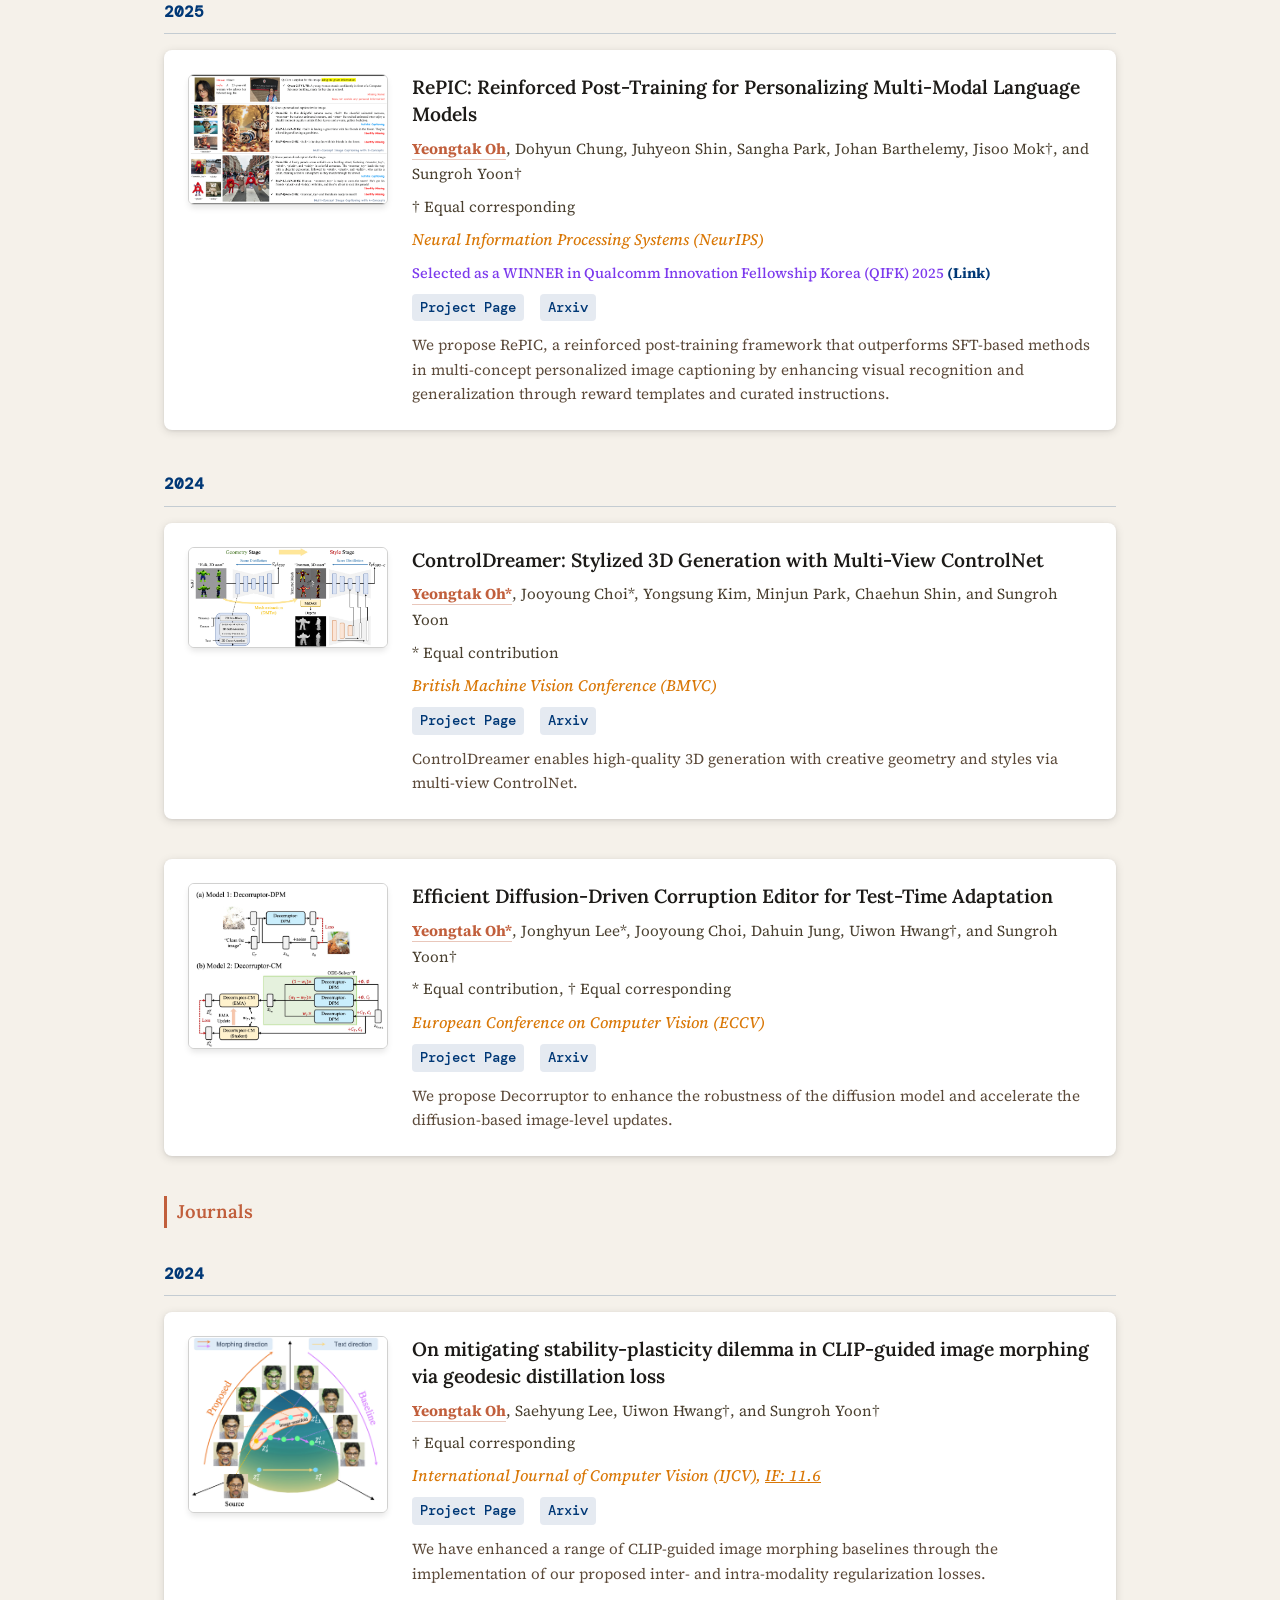
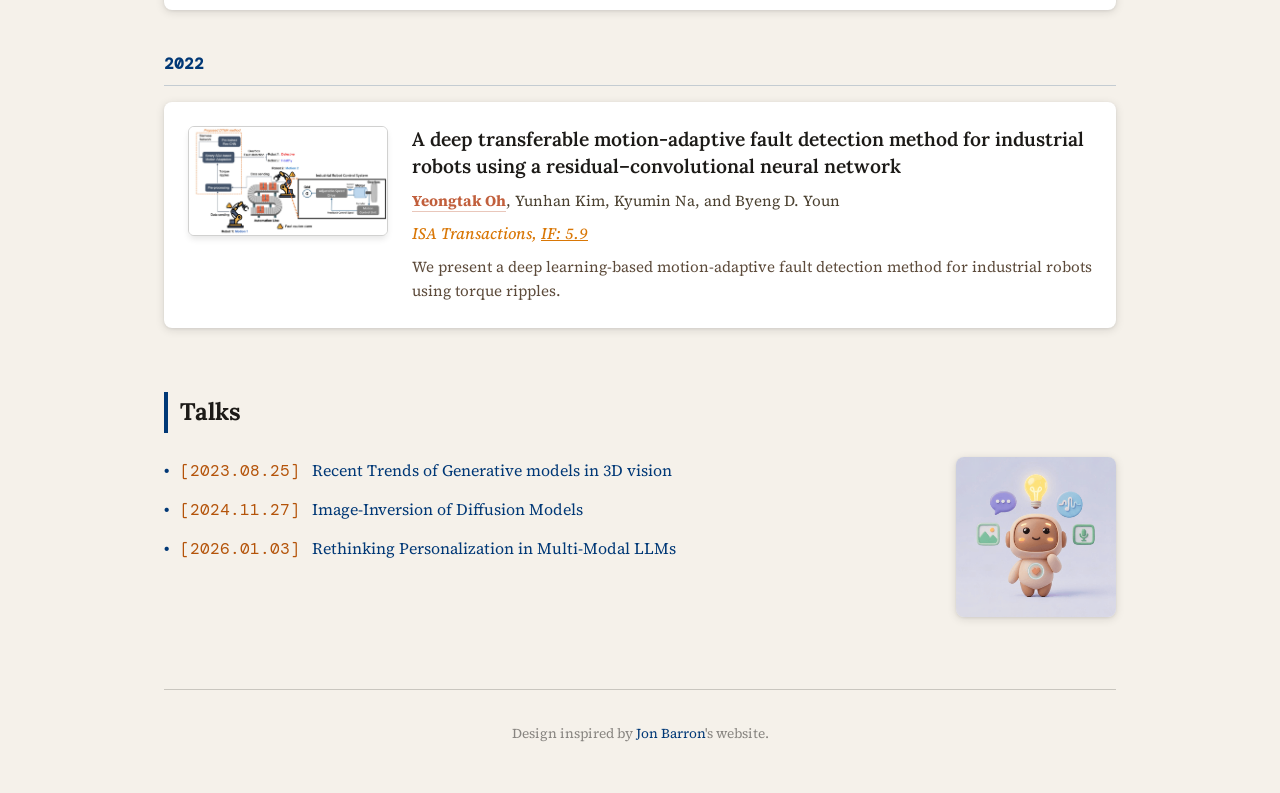
==== commit ba9675ea: "PReMind: add arXiv link" ====
--- a/index.html
+++ b/index.html
@@ -78,6 +78,7 @@
           <p class="venue">preprint, 2026</p>
           <div class="links">
             <a href="https://oyt9306.github.io/premind.github.io/" target="_blank" rel="noopener noreferrer">Project Page</a>
+            <a href="https://arxiv.org/abs/2611.23808" target="_blank" rel="noopener noreferrer">Arxiv</a>
             <a href="https://github.com/oyt9306/PReMind" target="_blank" rel="noopener noreferrer">Github</a>
           </div>
           <p class="abstract">We introduce PReMind-Bench, a diagnostic benchmark that evaluates whether personalized assistants can jointly identify visible hazards, retrieve relevant personal facts, and integrate both in a single response, and propose PReMind, a two-phase reinforcement learning framework that targets this interdependency.</p>
